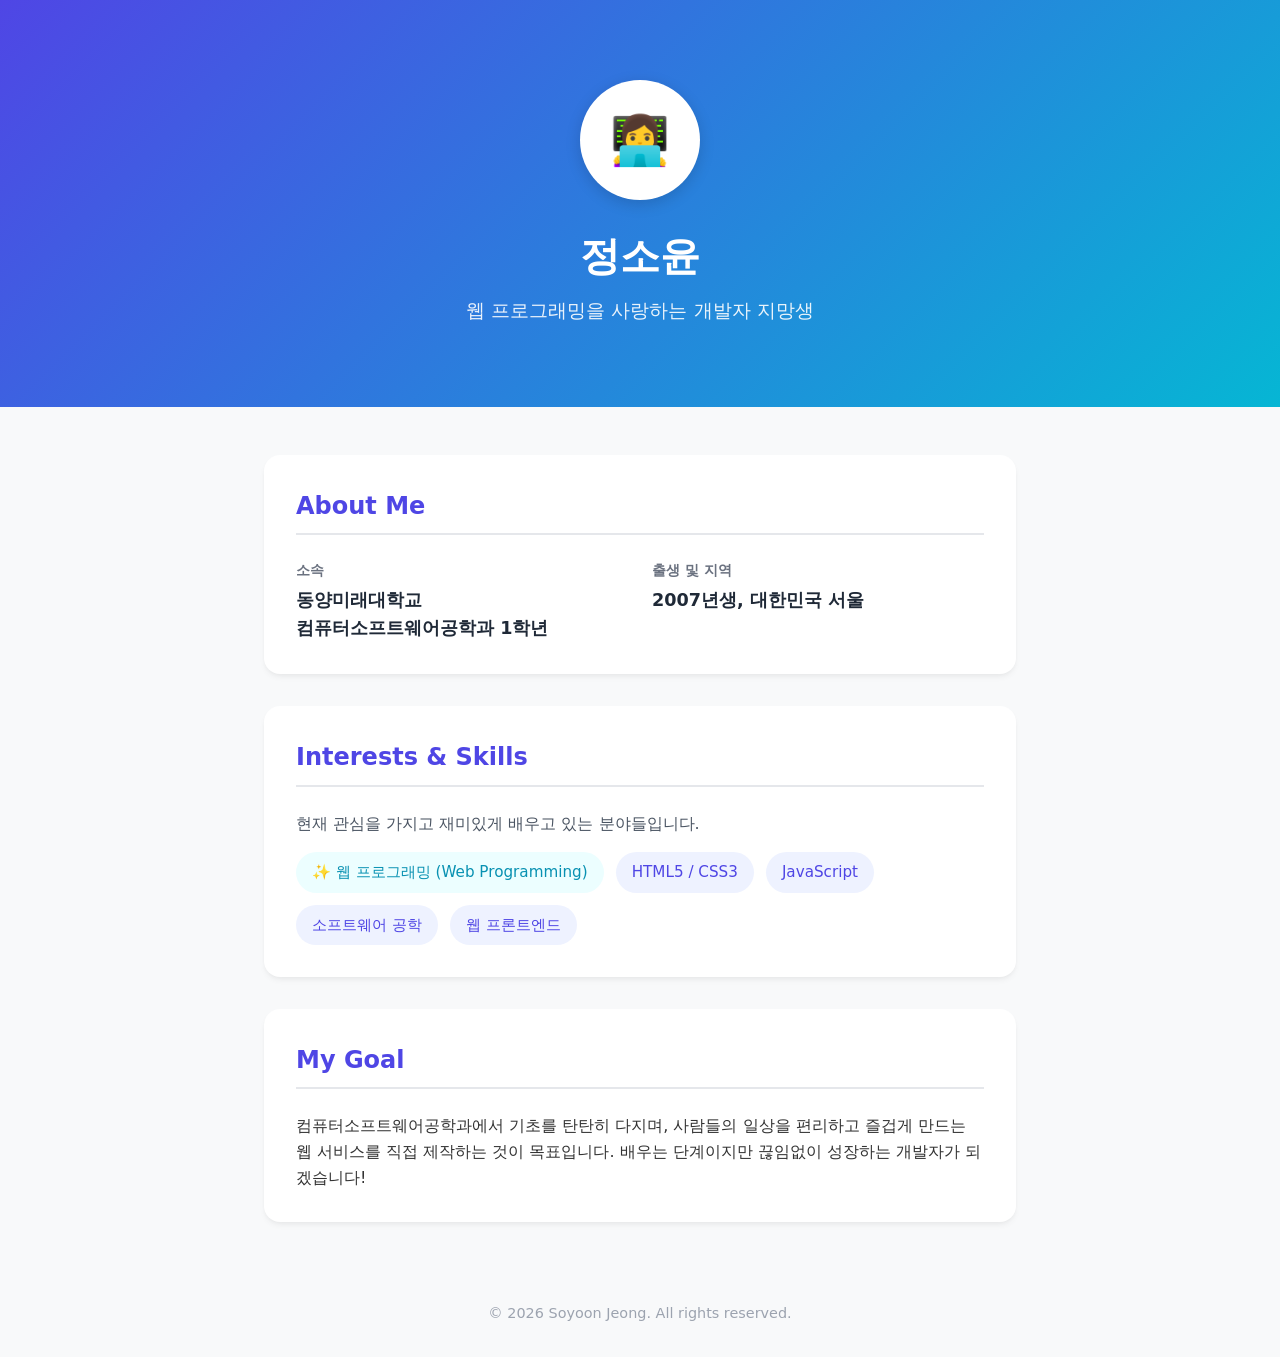
==== index.html @ 806f6cd9 "Add files via upload" ====
<!DOCTYPE html>
<html lang="ko">
<head>
    <meta charset="UTF-8">
    <meta name="viewport" content="width=device-width, initial-scale=1.0">
    <title>정소윤 | 포트폴리오</title>
    <link rel="stylesheet" href="style.css">
</head>
<body>

    <!-- 헤더 섹션 -->
    <header>
        <div class="profile-img">👩‍💻</div>
        <h1>정소윤</h1>
        <p>웹 프로그래밍을 사랑하는 개발자 지망생</p>
    </header>

    <!-- 메인 콘텐츠 -->
    <main>
        <!-- 프로필 상세 -->
        <section>
            <h2>About Me</h2>
            <div class="info-grid">
                <div class="info-item">
                    <h3>소속</h3>
                    <p>동양미래대학교<br>컴퓨터소프트웨어공학과 1학년</p>
                </div>
                <div class="info-item">
                    <h3>출생 및 지역</h3>
                    <p>2007년생, 대한민국 서울</p>
                </div>
            </div>
        </section>

        <!-- 관심 분야 기술 태그 -->
        <section>
            <h2>Interests & Skills</h2>
            <p class="section-desc">현재 관심을 가지고 재미있게 배우고 있는 분야들입니다.</p>
            <div class="tech-tags">
                <span class="tag highlight">✨ 웹 프로그래밍 (Web Programming)</span>
                <span class="tag">HTML5 / CSS3</span>
                <span class="tag">JavaScript</span>
                <span class="tag">소프트웨어 공학</span>
                <span class="tag">웹 프론트엔드</span>
            </div>
        </section>

        <!-- 앞으로의 목표 -->
        <section>
            <h2>My Goal</h2>
            <p>
                컴퓨터소프트웨어공학과에서 기초를 탄탄히 다지며, 사람들의 일상을 편리하고 즐겁게 만드는 웹 서비스를 직접 제작하는 것이 목표입니다. 
                배우는 단계이지만 끊임없이 성장하는 개발자가 되겠습니다!
            </p>
        </section>
    </main>

    <!-- 푸터 -->
    <footer>
        <p>&copy; 2026 Soyoon Jeong. All rights reserved.</p>
    </footer>

</body>
</html>
---- style.css ----
/* 기본 스타일 리셋 및 폰트 설정 */
* {
    margin: 0;
    padding: 0;
    box-sizing: border-box;
    font-family: 'Pretendard', -apple-system, BlinkMacSystemFont, system-ui, Roboto, sans-serif;
}

body {
    background-color: #f8f9fa;
    color: #333;
    line-height: 1.6;
}

/* 헤더 / 프로필 섹션 */
header {
    background: linear-gradient(135deg, #4f46e5 0%, #06b6d4 100%);
    color: white;
    text-align: center;
    padding: 5rem 1rem;
}

.profile-img {
    width: 120px;
    height: 120px;
    background-color: #fff;
    border-radius: 50%;
    margin: 0 auto 1.5rem;
    display: flex;
    align-items: center;
    justify-content: center;
    font-size: 3rem;
    box-shadow: 0 4px 15px rgba(0,0,0,0.15);
}

header h1 {
    font-size: 2.5rem;
    margin-bottom: 0.5rem;
    font-weight: 700;
}

header p {
    font-size: 1.2rem;
    opacity: 0.9;
}

/* 메인 콘텐츠 */
main {
    max-width: 800px;
    margin: 3rem auto;
    padding: 0 1.5rem;
}

/* 섹션 공통 스타일 */
section {
    background: white;
    padding: 2rem;
    border-radius: 16px;
    box-shadow: 0 4px 6px -1px rgba(0, 0, 0, 0.05), 0 2px 4px -1px rgba(0, 0, 0, 0.03);
    margin-bottom: 2rem;
}

section h2 {
    font-size: 1.5rem;
    color: #4f46e5;
    margin-bottom: 1.5rem;
    border-bottom: 2px solid #e5e7eb;
    padding-bottom: 0.5rem;
}

.section-desc {
    margin-bottom: 1rem;
    color: #4b5563;
}

/* 인포 리스트 */
.info-grid {
    display: grid;
    grid-template-columns: repeat(auto-fit, minmax(200px, 1fr));
    gap: 1.5rem;
}

.info-item h3 {
    font-size: 0.9rem;
    color: #6b7280;
    text-transform: uppercase;
    margin-bottom: 0.25rem;
}

.info-item p {
    font-size: 1.1rem;
    font-weight: 600;
    color: #1f2937;
}

/* 기술 스택 / 관심 분야 */
.tech-tags {
    display: flex;
    flex-wrap: wrap;
    gap: 0.75rem;
}

.tag {
    background-color: #eef2ff;
    color: #4f46e5;
    padding: 0.5rem 1rem;
    border-radius: 50px;
    font-size: 0.95rem;
    font-weight: 500;
}

.tag.highlight {
    background-color: #ecfeff;
    color: #0891b2;
}

/* 푸터 */
footer {
    text-align: center;
    padding: 2rem;
    color: #9ca3af;
    font-size: 0.9rem;
}
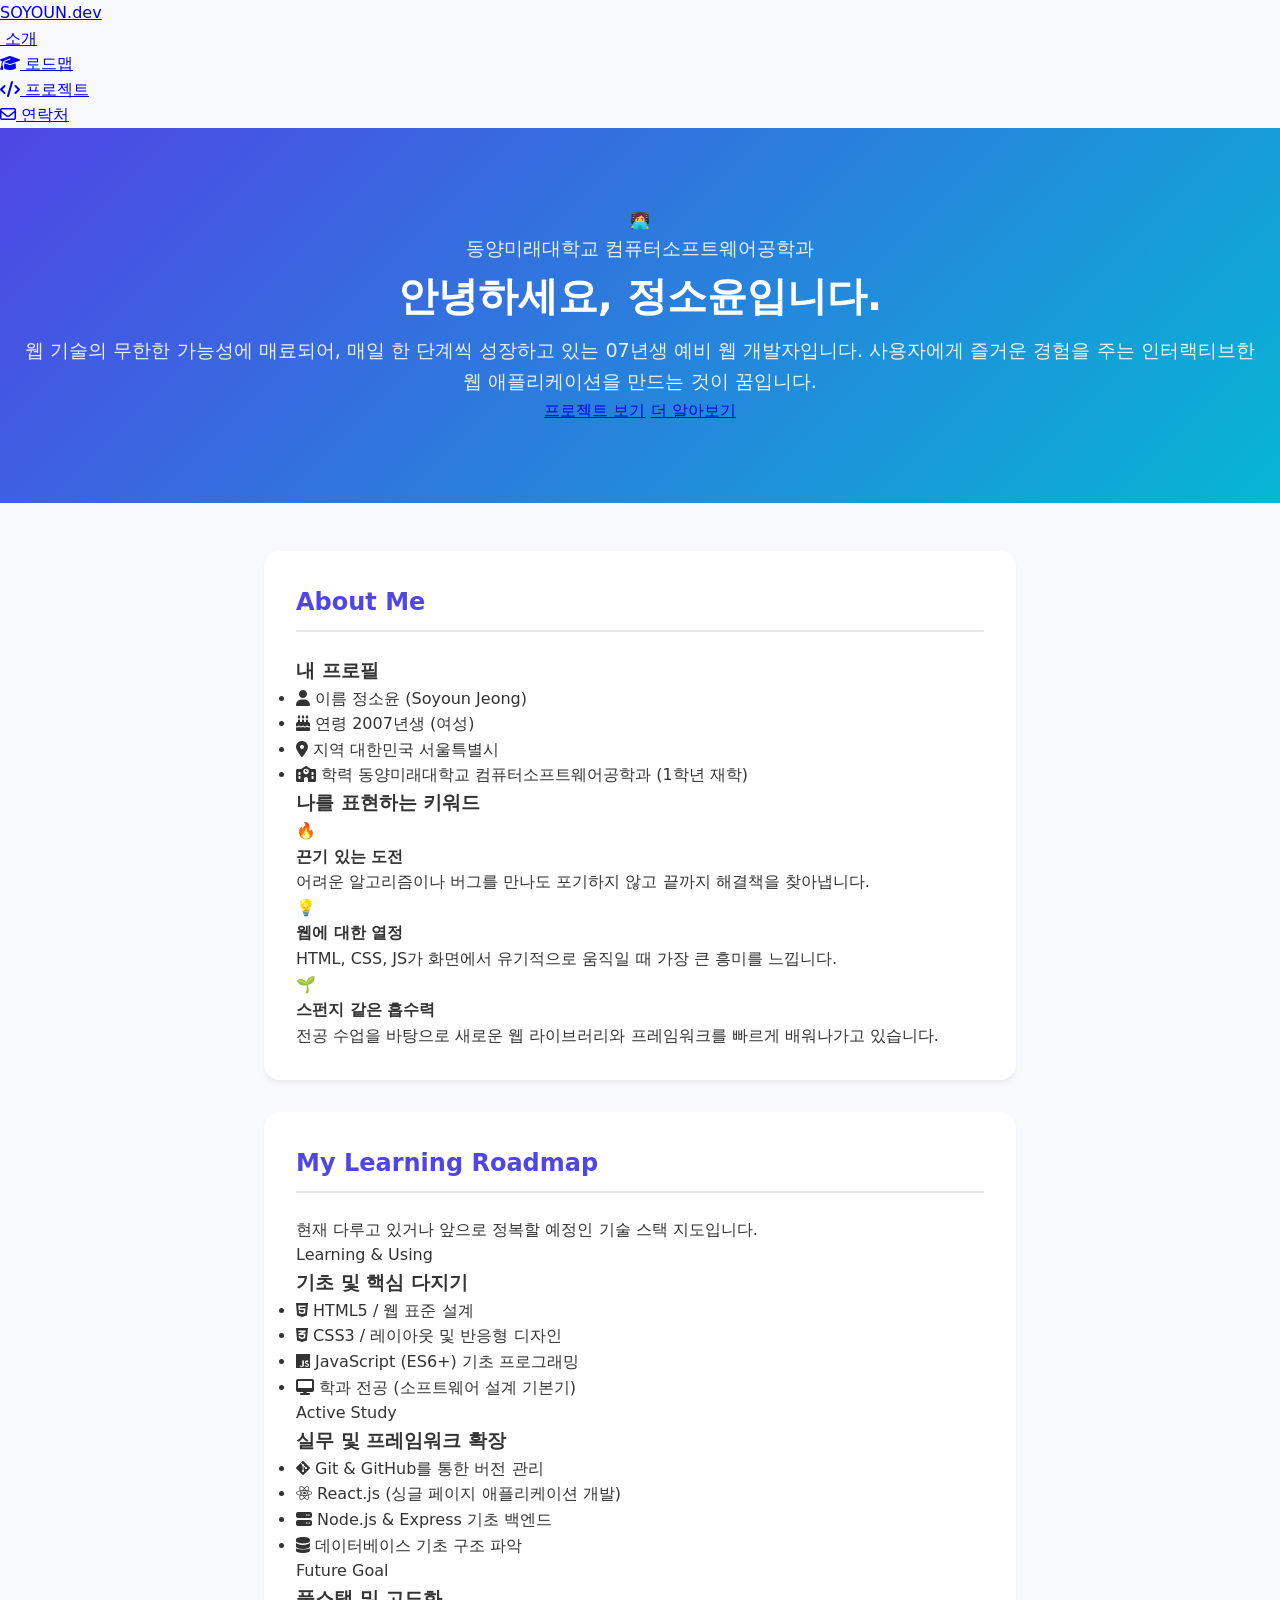
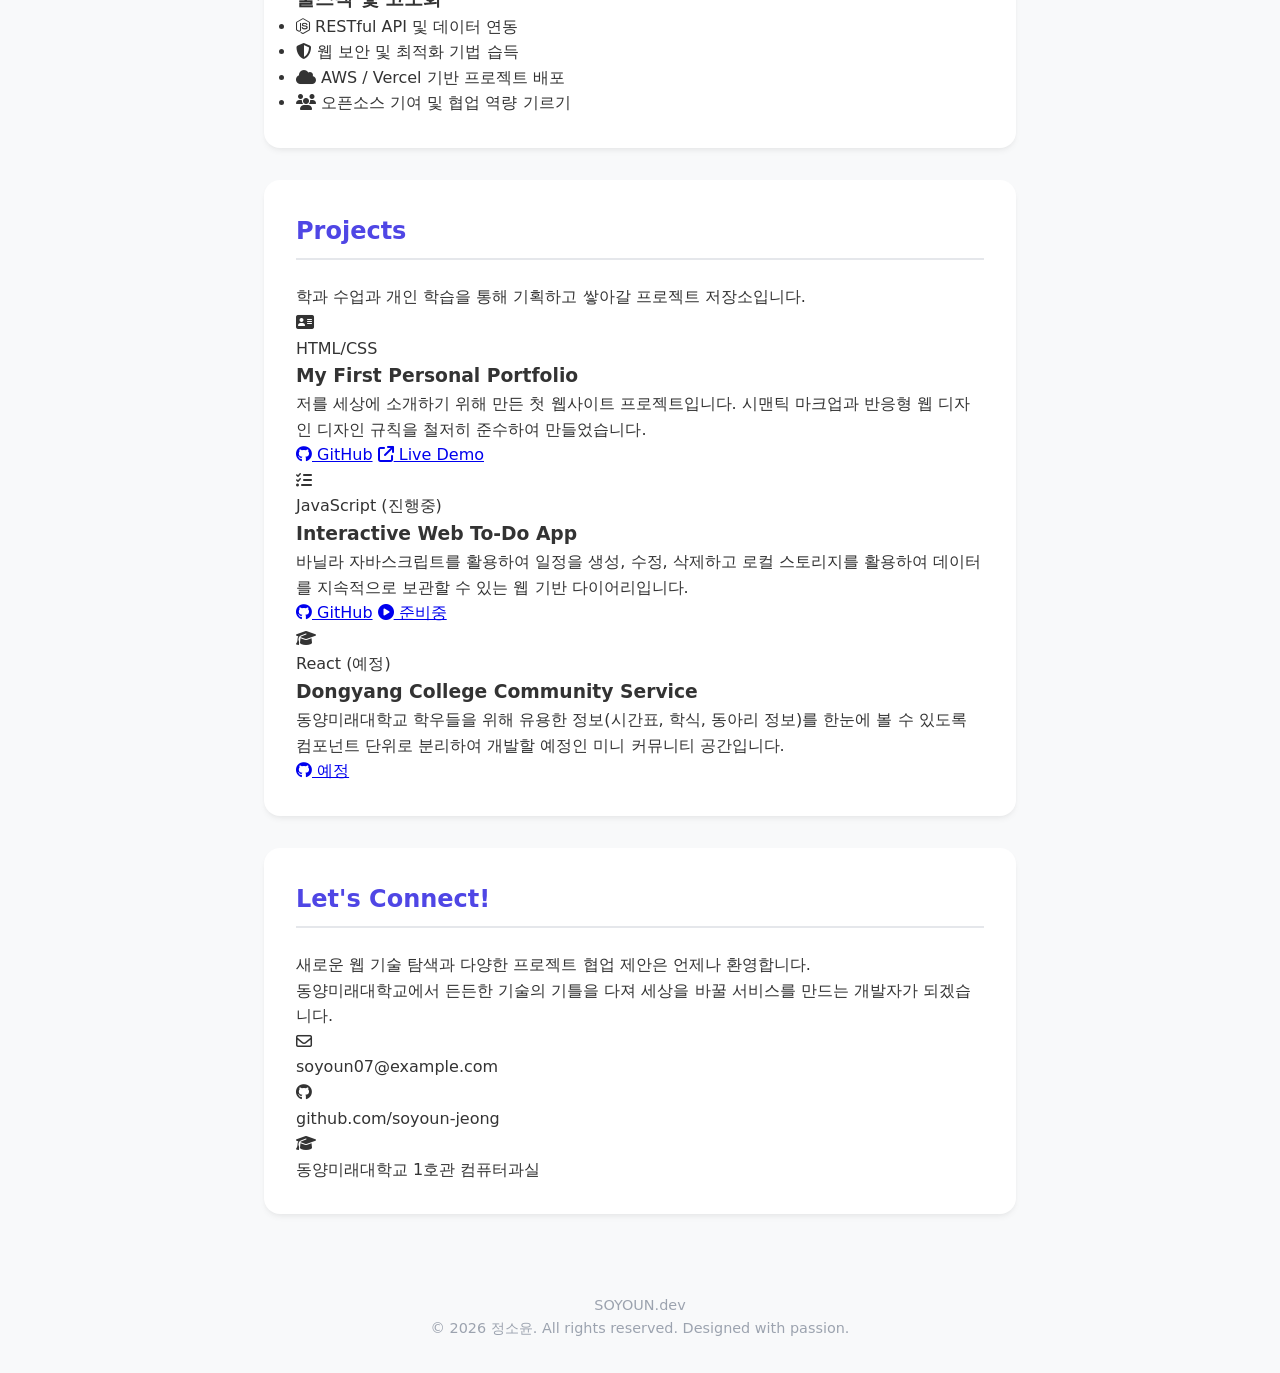
==== commit 8764a746: "Revise title and enhance layout with navigation Updated the title and footer copyright information i" ====
--- a/index.html
+++ b/index.html
@@ -3,62 +3,252 @@
 <head>
     <meta charset="UTF-8">
     <meta name="viewport" content="width=device-width, initial-scale=1.0">
-    <title>정소윤 | 포트폴리오</title>
+    <title>정소윤 | Portfolio</title>
+    <!-- 구글 폰트 및 웹 아이콘 불러오기 -->
+    <link rel="stylesheet" href="https://cdnjs.cloudflare.com/ajax/libs/font-awesome/6.4.0/css/all.min.css">
     <link rel="stylesheet" href="style.css">
 </head>
 <body>
 
-    <!-- 헤더 섹션 -->
-    <header>
-        <div class="profile-img">👩‍💻</div>
-        <h1>정소윤</h1>
-        <p>웹 프로그래밍을 사랑하는 개발자 지망생</p>
+    <!-- 상단 네비게이션 바 -->
+    <nav class="navbar">
+        <div class="nav-container">
+            <a href="#" class="nav-logo">SOYOUN.dev</a>
+            <ul class="nav-menu">
+                <li><a href="#about"><i class="fa-regular id-card"></i> 소개</a></li>
+                <li><a href="#roadmap"><i class="fa-solid fa-graduation-cap"></i> 로드맵</a></li>
+                <li><a href="#projects"><i class="fa-solid fa-code"></i> 프로젝트</a></li>
+                <li><a href="#contact"><i class="fa-regular fa-envelope"></i> 연락처</a></li>
+            </ul>
+        </div>
+    </nav>
+
+    <!-- 홈/히어로 섹션 -->
+    <header class="hero">
+        <div class="hero-content">
+            <div class="profile-avatar">
+                <span class="emoji">👩‍💻</span>
+            </div>
+            <p class="hero-sub">동양미래대학교 컴퓨터소프트웨어공학과</p>
+            <h1 class="hero-title">안녕하세요, <span>정소윤</span>입니다.</h1>
+            <p class="hero-desc">
+                웹 기술의 무한한 가능성에 매료되어, 매일 한 단계씩 성장하고 있는 07년생 예비 웹 개발자입니다. 
+                사용자에게 즐거운 경험을 주는 인터랙티브한 웹 애플리케이션을 만드는 것이 꿈입니다.
+            </p>
+            <div class="hero-buttons">
+                <a href="#projects" class="btn btn-primary">프로젝트 보기</a>
+                <a href="#about" class="btn btn-secondary">더 알아보기</a>
+            </div>
+        </div>
     </header>
 
-    <!-- 메인 콘텐츠 -->
-    <main>
-        <!-- 프로필 상세 -->
-        <section>
-            <h2>About Me</h2>
-            <div class="info-grid">
-                <div class="info-item">
-                    <h3>소속</h3>
-                    <p>동양미래대학교<br>컴퓨터소프트웨어공학과 1학년</p>
-                </div>
-                <div class="info-item">
-                    <h3>출생 및 지역</h3>
-                    <p>2007년생, 대한민국 서울</p>
-                </div>
-            </div>
-        </section>
-
-        <!-- 관심 분야 기술 태그 -->
-        <section>
-            <h2>Interests & Skills</h2>
-            <p class="section-desc">현재 관심을 가지고 재미있게 배우고 있는 분야들입니다.</p>
-            <div class="tech-tags">
-                <span class="tag highlight">✨ 웹 프로그래밍 (Web Programming)</span>
-                <span class="tag">HTML5 / CSS3</span>
-                <span class="tag">JavaScript</span>
-                <span class="tag">소프트웨어 공학</span>
-                <span class="tag">웹 프론트엔드</span>
-            </div>
-        </section>
-
-        <!-- 앞으로의 목표 -->
-        <section>
-            <h2>My Goal</h2>
-            <p>
-                컴퓨터소프트웨어공학과에서 기초를 탄탄히 다지며, 사람들의 일상을 편리하고 즐겁게 만드는 웹 서비스를 직접 제작하는 것이 목표입니다. 
-                배우는 단계이지만 끊임없이 성장하는 개발자가 되겠습니다!
-            </p>
-        </section>
+    <!-- 메인 콘텐츠 영역 -->
+    <main class="container">
+
+        <!-- 자기소개 섹션 -->
+        <section id="about" class="section">
+            <h2 class="section-title">About Me</h2>
+            <div class="about-grid">
+                <!-- 인적 사항 카드 -->
+                <div class="about-card profile-info">
+                    <h3>내 프로필</h3>
+                    <ul class="info-list">
+                        <li>
+                            <span class="info-label"><i class="fa-solid fa-user"></i> 이름</span>
+                            <span class="info-value">정소윤 (Soyoun Jeong)</span>
+                        </li>
+                        <li>
+                            <span class="info-label"><i class="fa-solid fa-cake-candles"></i> 연령</span>
+                            <span class="info-value">2007년생 (여성)</span>
+                        </li>
+                        <li>
+                            <span class="info-label"><i class="fa-solid fa-location-dot"></i> 지역</span>
+                            <span class="info-value">대한민국 서울특별시</span>
+                        </li>
+                        <li>
+                            <span class="info-label"><i class="fa-solid fa-school"></i> 학력</span>
+                            <span class="info-value">동양미래대학교 컴퓨터소프트웨어공학과 (1학년 재학)</span>
+                        </li>
+                    </ul>
+                </div>
+
+                <!-- 키워드 카드 -->
+                <div class="about-card profile-keywords">
+                    <h3>나를 표현하는 키워드</h3>
+                    <div class="keyword-tags">
+                        <div class="keyword-item">
+                            <span class="keyword-icon">🔥</span>
+                            <div>
+                                <h4>끈기 있는 도전</h4>
+                                <p>어려운 알고리즘이나 버그를 만나도 포기하지 않고 끝까지 해결책을 찾아냅니다.</p>
+                            </div>
+                        </div>
+                        <div class="keyword-item">
+                            <span class="keyword-icon">💡</span>
+                            <div>
+                                <h4>웹에 대한 열정</h4>
+                                <p>HTML, CSS, JS가 화면에서 유기적으로 움직일 때 가장 큰 흥미를 느낍니다.</p>
+                            </div>
+                        </div>
+                        <div class="keyword-item">
+                            <span class="keyword-icon">🌱</span>
+                            <div>
+                                <h4>스펀지 같은 흡수력</h4>
+                                <p>전공 수업을 바탕으로 새로운 웹 라이브러리와 프레임워크를 빠르게 배워나가고 있습니다.</p>
+                            </div>
+                        </div>
+                    </div>
+                </div>
+            </div>
+        </section>
+
+        <!-- 기술 로드맵 섹션 -->
+        <section id="roadmap" class="section bg-light">
+            <h2 class="section-title">My Learning Roadmap</h2>
+            <p class="section-subtitle">현재 다루고 있거나 앞으로 정복할 예정인 기술 스택 지도입니다.</p>
+            
+            <div class="roadmap-grid">
+                <!-- Level 1: Core -->
+                <div class="roadmap-card completed">
+                    <div class="roadmap-header">
+                        <span class="badge badge-success">Learning & Using</span>
+                        <h3>기초 및 핵심 다지기</h3>
+                    </div>
+                    <ul class="roadmap-list">
+                        <li><i class="fa-brands fa-html5 text-orange"></i> HTML5 / 웹 표준 설계</li>
+                        <li><i class="fa-brands fa-css3-alt text-blue"></i> CSS3 / 레이아웃 및 반응형 디자인</li>
+                        <li><i class="fa-brands fa-js text-yellow"></i> JavaScript (ES6+) 기초 프로그래밍</li>
+                        <li><i class="fa-solid fa-desktop"></i> 학과 전공 (소프트웨어 설계 기본기)</li>
+                    </ul>
+                </div>
+
+                <!-- Level 2: Intermidiate -->
+                <div class="roadmap-card in-progress">
+                    <div class="roadmap-header">
+                        <span class="badge badge-warning">Active Study</span>
+                        <h3>실무 및 프레임워크 확장</h3>
+                    </div>
+                    <ul class="roadmap-list">
+                        <li><i class="fa-brands fa-git-alt text-red"></i> Git & GitHub를 통한 버전 관리</li>
+                        <li><i class="fa-brands fa-react text-teal"></i> React.js (싱글 페이지 애플리케이션 개발)</li>
+                        <li><i class="fa-solid fa-server"></i> Node.js & Express 기초 백엔드</li>
+                        <li><i class="fa-solid fa-database"></i> 데이터베이스 기초 구조 파악</li>
+                    </ul>
+                </div>
+
+                <!-- Level 3: Future Goal -->
+                <div class="roadmap-card planned">
+                    <div class="roadmap-header">
+                        <span class="badge badge-info">Future Goal</span>
+                        <h3>풀스택 및 고도화</h3>
+                    </div>
+                    <ul class="roadmap-list">
+                        <li><i class="fa-brands fa-node-js text-green"></i> RESTful API 및 데이터 연동</li>
+                        <li><i class="fa-solid fa-shield-halved"></i> 웹 보안 및 최적화 기법 습득</li>
+                        <li><i class="fa-solid fa-cloud"></i> AWS / Vercel 기반 프로젝트 배포</li>
+                        <li><i class="fa-solid fa-users"></i> 오픈소스 기여 및 협업 역량 기르기</li>
+                    </ul>
+                </div>
+            </div>
+        </section>
+
+        <!-- 프로젝트 쇼케이스 -->
+        <section id="projects" class="section">
+            <h2 class="section-title">Projects</h2>
+            <p class="section-subtitle">학과 수업과 개인 학습을 통해 기획하고 쌓아갈 프로젝트 저장소입니다.</p>
+
+            <div class="project-grid">
+                <!-- 프로젝트 1 -->
+                <div class="project-card">
+                    <div class="project-img-placeholder">
+                        <i class="fa-solid fa-address-card project-icon"></i>
+                    </div>
+                    <div class="project-info">
+                        <span class="project-tag">HTML/CSS</span>
+                        <h3>My First Personal Portfolio</h3>
+                        <p>저를 세상에 소개하기 위해 만든 첫 웹사이트 프로젝트입니다. 시맨틱 마크업과 반응형 웹 디자인 디자인 규칙을 철저히 준수하여 만들었습니다.</p>
+                        <div class="project-links">
+                            <a href="#"><i class="fa-brands fa-github"></i> GitHub</a>
+                            <a href="#"><i class="fa-solid fa-arrow-up-right-from-square"></i> Live Demo</a>
+                        </div>
+                    </div>
+                </div>
+
+                <!-- 프로젝트 2 (가상 프로젝트 - 소윤님이 앞으로 채워나갈 용도) -->
+                <div class="project-card">
+                    <div class="project-img-placeholder">
+                        <i class="fa-solid fa-list-check project-icon"></i>
+                    </div>
+                    <div class="project-info">
+                        <span class="project-tag">JavaScript (진행중)</span>
+                        <h3>Interactive Web To-Do App</h3>
+                        <p>바닐라 자바스크립트를 활용하여 일정을 생성, 수정, 삭제하고 로컬 스토리지를 활용하여 데이터를 지속적으로 보관할 수 있는 웹 기반 다이어리입니다.</p>
+                        <div class="project-links">
+                            <a href="#"><i class="fa-brands fa-github"></i> GitHub</a>
+                            <a href="#"><i class="fa-solid fa-circle-play"></i> 준비중</a>
+                        </div>
+                    </div>
+                </div>
+
+                <!-- 프로젝트 3 (가상 프로젝트) -->
+                <div class="project-card">
+                    <div class="project-img-placeholder">
+                        <i class="fa-solid fa-graduation-cap project-icon"></i>
+                    </div>
+                    <div class="project-info">
+                        <span class="project-tag">React (예정)</span>
+                        <h3>Dongyang College Community Service</h3>
+                        <p>동양미래대학교 학우들을 위해 유용한 정보(시간표, 학식, 동아리 정보)를 한눈에 볼 수 있도록 컴포넌트 단위로 분리하여 개발할 예정인 미니 커뮤니티 공간입니다.</p>
+                        <div class="project-links">
+                            <a href="#" class="disabled"><i class="fa-brands fa-github"></i> 예정</a>
+                        </div>
+                    </div>
+                </div>
+            </div>
+        </section>
+
+        <!-- 연락처/비전 섹션 -->
+        <section id="contact" class="section contact-section text-center">
+            <h2 class="section-title">Let's Connect!</h2>
+            <p class="contact-lead">새로운 웹 기술 탐색과 다양한 프로젝트 협업 제안은 언제나 환영합니다.</p>
+            <p class="contact-desc">동양미래대학교에서 든든한 기술의 기틀을 다져 세상을 바꿀 서비스를 만드는 개발자가 되겠습니다.</p>
+            
+            <div class="contact-info-grid">
+                <div class="contact-item">
+                    <i class="fa-regular fa-envelope"></i>
+                    <p>soyoun07@example.com</p>
+                </div>
+                <div class="contact-item">
+                    <i class="fa-brands fa-github"></i>
+                    <p>github.com/soyoun-jeong</p>
+                </div>
+                <div class="contact-item">
+                    <i class="fa-solid fa-graduation-cap"></i>
+                    <p>동양미래대학교 1호관 컴퓨터과실</p>
+                </div>
+            </div>
+        </section>
+
     </main>
 
     <!-- 푸터 -->
     <footer>
-        <p>&copy; 2026 Soyoon Jeong. All rights reserved.</p>
+        <div class="footer-content">
+            <p class="footer-logo">SOYOUN.dev</p>
+            <p class="copyright">&copy; 2026 정소윤. All rights reserved. Designed with passion.</p>
+        </div>
     </footer>
 
+    <!-- 부드러운 스크롤 효과 스크립트 -->
+    <script>
+        document.querySelectorAll('a[href^="#"]').forEach(anchor => {
+            anchor.addEventListener('click', function (e) {
+                e.preventDefault();
+                document.querySelector(this.getAttribute('href')).scrollIntoView({
+                    behavior: 'smooth'
+                });
+            });
+        });
+    </script>
 </body>
-</html>+</html>
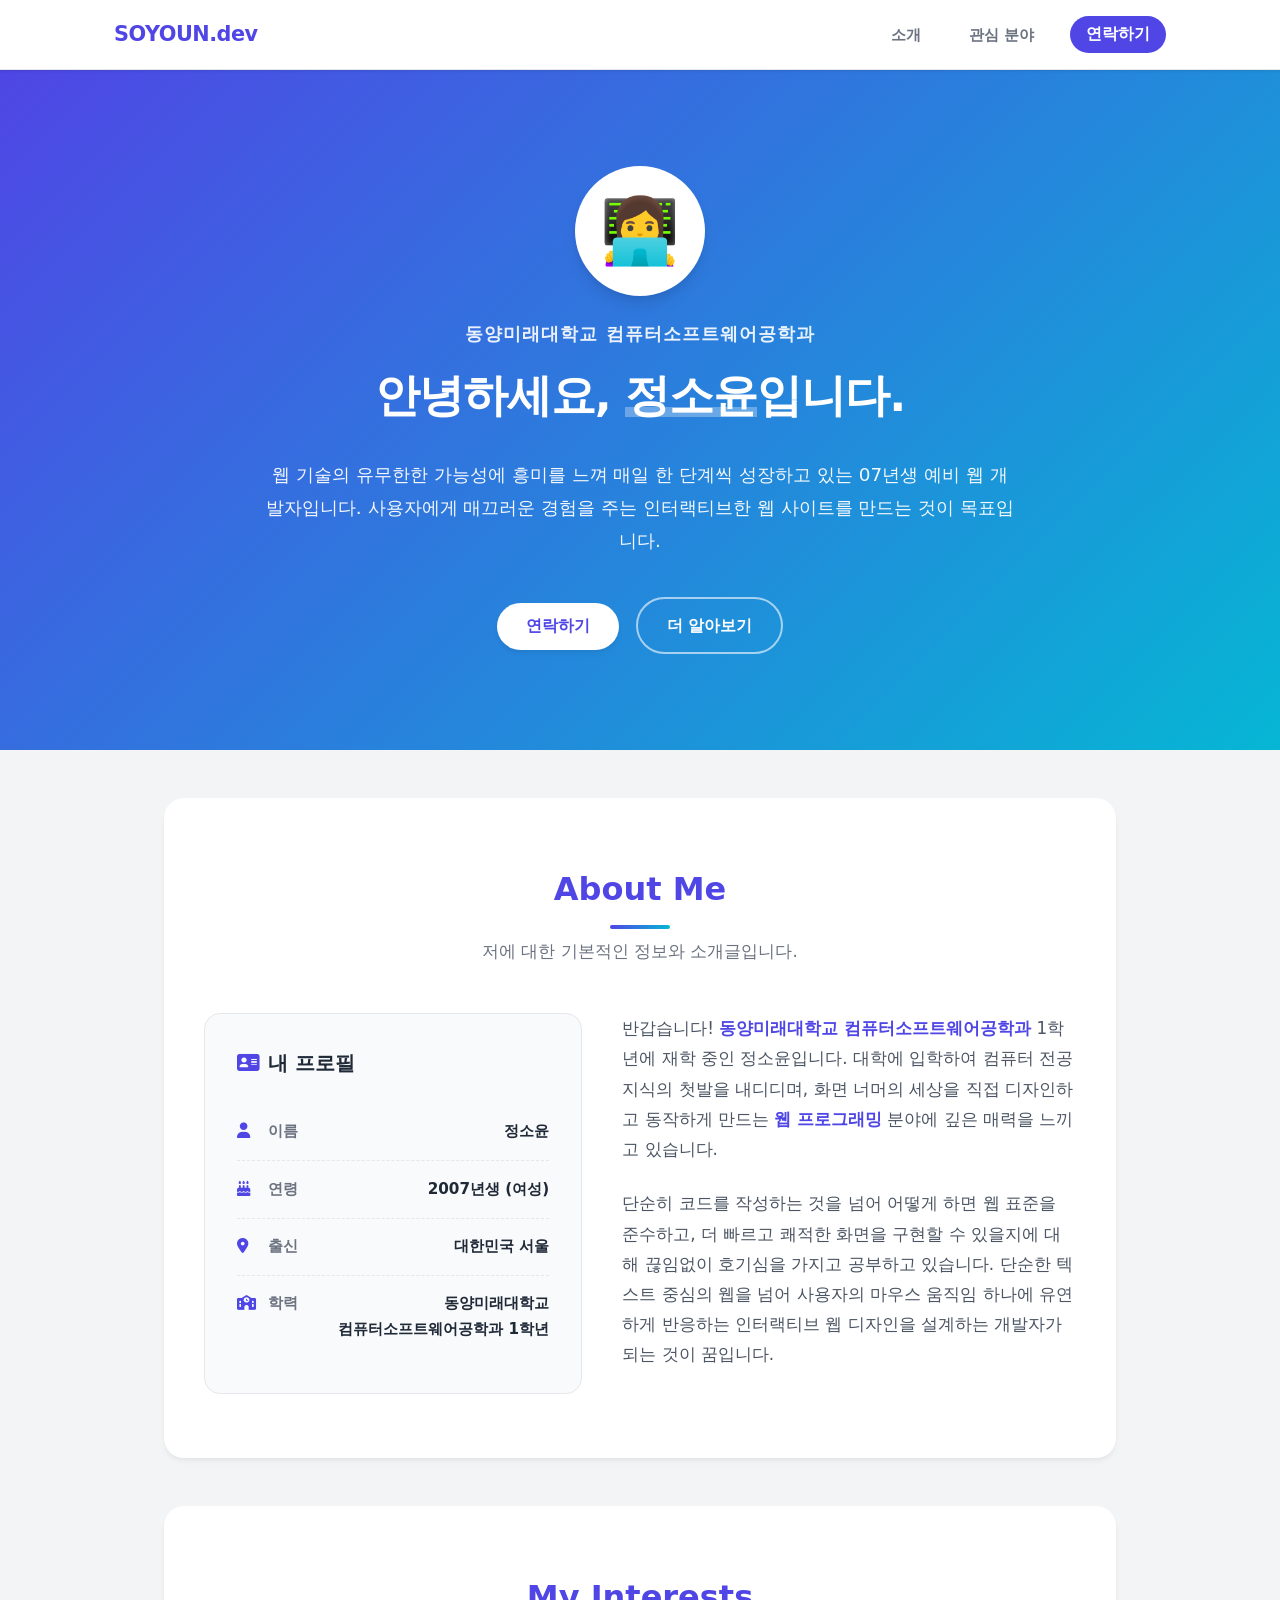
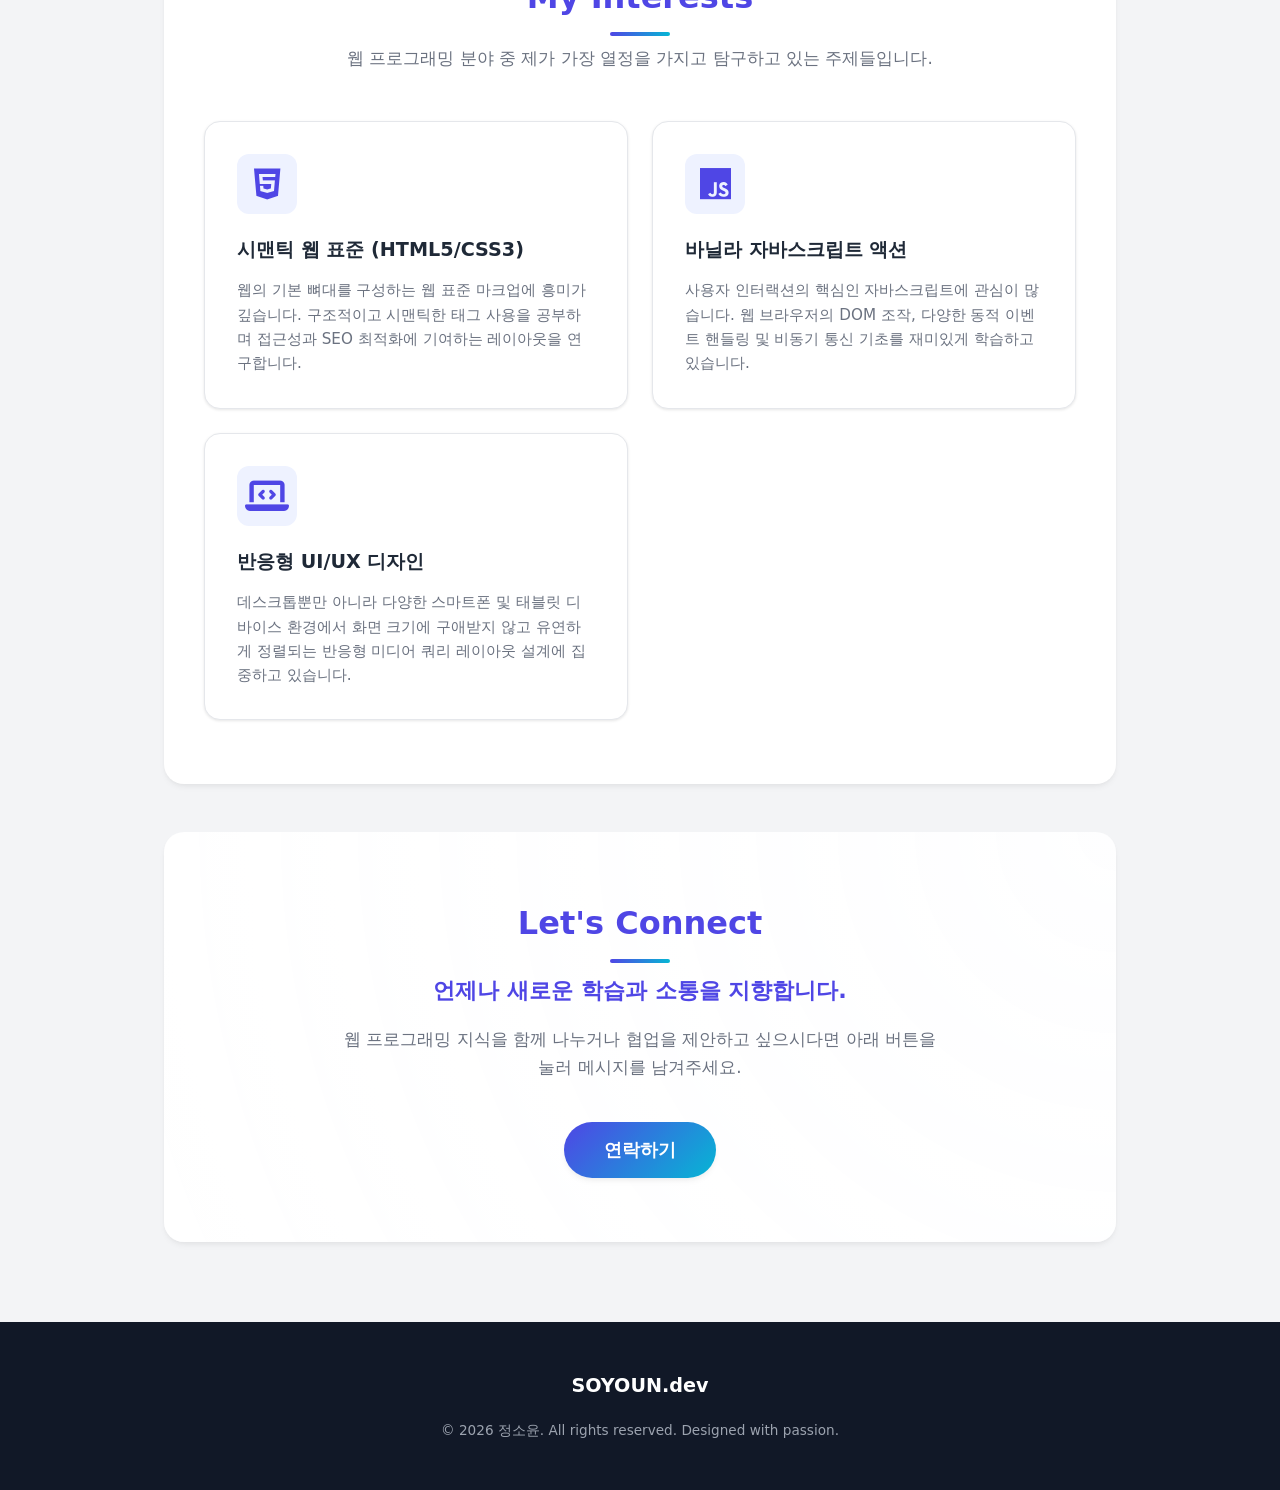
==== commit 0a1cc6cc: "Add files via upload" ====
--- a/index.html
+++ b/index.html
@@ -4,9 +4,644 @@
     <meta charset="UTF-8">
     <meta name="viewport" content="width=device-width, initial-scale=1.0">
     <title>정소윤 | Portfolio</title>
-    <!-- 구글 폰트 및 웹 아이콘 불러오기 -->
+    <!-- 구글 프리텐다드 폰트 및 폰트어썸 아이콘 -->
     <link rel="stylesheet" href="https://cdnjs.cloudflare.com/ajax/libs/font-awesome/6.4.0/css/all.min.css">
-    <link rel="stylesheet" href="style.css">
+    <style>
+        /* ==========================================================================
+           1. 기본 설정 및 변수 선언
+           ========================================================================== */
+        :root {
+            --primary-color: #4f46e5;       /* 대표 인디고 블루 */
+            --primary-light: #eef2ff;
+            --secondary-color: #06b6d4;     /* 서브 시안 블루 */
+            --text-dark: #1f2937;           /* 주 텍스트 색상 */
+            --text-muted: #6b7280;          /* 보조 텍스트 색상 */
+            --bg-light: #f9fafb;            /* 배경 회색 */
+            --border-color: #e5e7eb;        /* 보더 경계선 */
+            --shadow-sm: 0 1px 3px rgba(0,0,0,0.1);
+            --shadow-md: 0 4px 6px -1px rgba(0, 0, 0, 0.05), 0 2px 4px -1px rgba(0, 0, 0, 0.03);
+            --shadow-lg: 0 10px 15px -3px rgba(0,0,0,0.1), 0 4px 6px -2px rgba(0,0,0,0.05);
+            --transition-smooth: all 0.3s cubic-bezier(0.4, 0, 0.2, 1);
+        }
+
+        * {
+            margin: 0;
+            padding: 0;
+            box-sizing: border-box;
+            font-family: 'Pretendard', -apple-system, BlinkMacSystemFont, system-ui, sans-serif;
+        }
+
+        html {
+            scroll-behavior: smooth;
+        }
+
+        body {
+            background-color: #f3f4f6;
+            color: var(--text-dark);
+            line-height: 1.7;
+            padding-top: 70px; /* 네비게이션 바 높이만큼 공간 확보 */
+        }
+
+        a {
+            text-decoration: none;
+            color: inherit;
+        }
+
+        li {
+            list-style: none;
+        }
+
+        /* 글로벌 컨테이너 */
+        .container {
+            max-width: 1000px;
+            margin: 0 auto;
+            padding: 0 1.5rem;
+        }
+
+        /* ==========================================================================
+           2. 네비게이션 바 (Navbar)
+           ========================================================================== */
+        .navbar {
+            position: fixed;
+            top: 0;
+            left: 0;
+            width: 100%;
+            height: 70px;
+            background-color: rgba(255, 255, 255, 0.95);
+            backdrop-filter: blur(8px);
+            border-bottom: 1px solid var(--border-color);
+            z-index: 1000;
+            box-shadow: var(--shadow-sm);
+        }
+
+        .nav-container {
+            max-width: 1100px;
+            height: 100%;
+            margin: 0 auto;
+            display: flex;
+            justify-content: space-between;
+            align-items: center;
+            padding: 0 1.5rem;
+        }
+
+        .nav-logo {
+            font-size: 1.3rem;
+            font-weight: 800;
+            color: var(--primary-color);
+            letter-spacing: -0.5px;
+        }
+
+        .nav-menu {
+            display: flex;
+            align-items: center;
+            gap: 1.5rem;
+        }
+
+        .nav-menu a {
+            font-size: 0.95rem;
+            font-weight: 600;
+            color: var(--text-muted);
+            transition: var(--transition-smooth);
+            padding: 0.5rem 0.75rem;
+            border-radius: 8px;
+        }
+
+        .nav-menu a:hover {
+            color: var(--primary-color);
+            background-color: var(--primary-light);
+        }
+
+        /* 네비게이션 내 강조 버튼 */
+        .nav-btn {
+            background-color: var(--primary-color);
+            color: white !important;
+            padding: 0.5rem 1rem !important;
+            border-radius: 20px !important;
+            transition: var(--transition-smooth);
+        }
+
+        .nav-btn:hover {
+            background-color: #3730a3 !important;
+            transform: translateY(-1px);
+        }
+
+        /* ==========================================================================
+           3. 히어로 섹션 (Hero Section)
+           ========================================================================== */
+        .hero {
+            background: linear-gradient(135deg, #4f46e5 0%, #06b6d4 100%);
+            color: white;
+            padding: 6rem 1rem;
+            text-align: center;
+            position: relative;
+            overflow: hidden;
+        }
+
+        .hero-content {
+            max-width: 750px;
+            margin: 0 auto;
+            position: relative;
+            z-index: 2;
+        }
+
+        .profile-avatar {
+            width: 130px;
+            height: 130px;
+            background-color: white;
+            border-radius: 50%;
+            margin: 0 auto 1.5rem;
+            display: flex;
+            align-items: center;
+            justify-content: center;
+            box-shadow: var(--shadow-lg);
+            border: 4px solid rgba(255, 255, 255, 0.2);
+        }
+
+        .profile-avatar .emoji {
+            font-size: 4rem;
+        }
+
+        .hero-sub {
+            font-size: 1.1rem;
+            font-weight: 600;
+            opacity: 0.9;
+            letter-spacing: 1px;
+            margin-bottom: 0.5rem;
+            text-transform: uppercase;
+        }
+
+        .hero-title {
+            font-size: 2.8rem;
+            font-weight: 800;
+            margin-bottom: 1.5rem;
+            letter-spacing: -1px;
+        }
+
+        .hero-title span {
+            position: relative;
+            z-index: 1;
+        }
+
+        .hero-title span::after {
+            content: '';
+            position: absolute;
+            bottom: 5px;
+            left: 0;
+            width: 100%;
+            height: 10px;
+            background-color: rgba(255, 255, 255, 0.3);
+            z-index: -1;
+        }
+
+        .hero-desc {
+            font-size: 1.15rem;
+            font-weight: 400;
+            opacity: 0.95;
+            line-height: 1.8;
+            margin-bottom: 2.5rem;
+        }
+
+        /* 버튼 공통 */
+        .btn {
+            display: inline-block;
+            padding: 0.8rem 1.8rem;
+            border-radius: 50px;
+            font-weight: 600;
+            transition: var(--transition-smooth);
+            font-size: 1rem;
+            cursor: pointer;
+            border: none;
+        }
+
+        .btn-primary {
+            background-color: white;
+            color: var(--primary-color);
+            box-shadow: var(--shadow-md);
+            margin-right: 0.75rem;
+        }
+
+        .btn-primary:hover {
+            background-color: #f3f4f6;
+            transform: translateY(-2px);
+            box-shadow: var(--shadow-lg);
+        }
+
+        .btn-secondary {
+            border: 2px solid rgba(255, 255, 255, 0.6);
+            color: white;
+            background-color: transparent;
+        }
+
+        .btn-secondary:hover {
+            background-color: rgba(255, 255, 255, 0.1);
+            border-color: white;
+            transform: translateY(-2px);
+        }
+
+        /* ==========================================================================
+           4. 섹션 공통 디자인
+           ========================================================================== */
+        .section {
+            background-color: white;
+            padding: 4rem 2.5rem;
+            border-radius: 20px;
+            box-shadow: var(--shadow-md);
+            margin-top: 3rem;
+            margin-bottom: 3rem;
+            transition: var(--transition-smooth);
+        }
+
+        .section:hover {
+            box-shadow: var(--shadow-lg);
+        }
+
+        .section-title {
+            font-size: 2rem;
+            font-weight: 800;
+            color: var(--primary-color);
+            margin-bottom: 0.5rem;
+            text-align: center;
+            position: relative;
+            padding-bottom: 0.75rem;
+        }
+
+        .section-title::after {
+            content: '';
+            position: absolute;
+            bottom: 0;
+            left: 50%;
+            transform: translateX(-50%);
+            width: 60px;
+            height: 4px;
+            background: linear-gradient(to right, var(--primary-color), var(--secondary-color));
+            border-radius: 2px;
+        }
+
+        .section-subtitle {
+            text-align: center;
+            color: var(--text-muted);
+            margin-bottom: 3rem;
+            font-size: 1.05rem;
+        }
+
+        /* ==========================================================================
+           5. About Me 섹션
+           ========================================================================== */
+        .about-grid {
+            display: grid;
+            grid-template-columns: 1fr 1.2fr;
+            gap: 2.5rem;
+            margin-top: 2rem;
+        }
+
+        .about-card {
+            background-color: var(--bg-light);
+            border: 1px solid var(--border-color);
+            border-radius: 16px;
+            padding: 2rem;
+        }
+
+        .about-card h3 {
+            font-size: 1.25rem;
+            color: var(--text-dark);
+            margin-bottom: 1.5rem;
+            font-weight: 700;
+            display: flex;
+            align-items: center;
+            gap: 8px;
+        }
+
+        .about-card h3 i {
+            color: var(--primary-color);
+        }
+
+        /* 인포 리스트 */
+        .info-list li {
+            display: flex;
+            justify-content: space-between;
+            padding: 0.95rem 0;
+            border-bottom: 1px dashed var(--border-color);
+        }
+
+        .info-list li:last-child {
+            border-bottom: none;
+        }
+
+        .info-label {
+            color: var(--text-muted);
+            font-weight: 600;
+            font-size: 0.95rem;
+        }
+
+        .info-label i {
+            margin-right: 6px;
+            color: var(--primary-color);
+            width: 20px;
+        }
+
+        .info-value {
+            color: var(--text-dark);
+            font-weight: 700;
+            text-align: right;
+            font-size: 0.95rem;
+        }
+
+        /* 나에 대한 설명 텍스트 */
+        .intro-text-box {
+            display: flex;
+            flex-direction: column;
+            justify-content: center;
+        }
+
+        .intro-text-box p {
+            font-size: 1.05rem;
+            line-height: 1.8;
+            color: #4b5563;
+            margin-bottom: 1.5rem;
+        }
+
+        .intro-text-box p strong {
+            color: var(--primary-color);
+        }
+
+        /* ==========================================================================
+           6. 관심 분야 상세 섹션 (Web Programming)
+           ========================================================================== */
+        .interest-grid {
+            display: grid;
+            grid-template-columns: repeat(auto-fit, minmax(280px, 1fr));
+            gap: 1.5rem;
+        }
+
+        .interest-card {
+            background-color: white;
+            border: 1px solid var(--border-color);
+            border-radius: 16px;
+            padding: 2rem;
+            box-shadow: var(--shadow-sm);
+            transition: var(--transition-smooth);
+        }
+
+        .interest-card:hover {
+            transform: translateY(-5px);
+            box-shadow: var(--shadow-md);
+            border-color: var(--primary-color);
+        }
+
+        .interest-icon {
+            font-size: 2.2rem;
+            color: var(--primary-color);
+            margin-bottom: 1.25rem;
+            background-color: var(--primary-light);
+            width: 60px;
+            height: 60px;
+            border-radius: 12px;
+            display: flex;
+            align-items: center;
+            justify-content: center;
+        }
+
+        .interest-card h3 {
+            font-size: 1.2rem;
+            font-weight: 700;
+            margin-bottom: 0.75rem;
+            color: var(--text-dark);
+        }
+
+        .interest-card p {
+            font-size: 0.95rem;
+            color: var(--text-muted);
+            line-height: 1.6;
+        }
+
+        /* ==========================================================================
+           7. 연락처 / 액션 섹션
+           ========================================================================== */
+        .contact-section {
+            background: linear-gradient(rgba(255, 255, 255, 0.95), rgba(255, 255, 255, 0.95)), 
+                        radial-gradient(circle at top right, var(--primary-light), transparent);
+            text-align: center;
+        }
+
+        .contact-lead {
+            font-size: 1.4rem;
+            font-weight: 700;
+            color: var(--primary-color);
+            margin-bottom: 1rem;
+        }
+
+        .contact-desc {
+            color: var(--text-muted);
+            max-width: 600px;
+            margin: 0 auto 2.5rem;
+            font-size: 1.05rem;
+        }
+
+        .btn-call-to-action {
+            background: linear-gradient(135deg, #4f46e5 0%, #06b6d4 100%);
+            color: white;
+            box-shadow: var(--shadow-md);
+            padding: 1rem 2.5rem;
+            font-size: 1.1rem;
+        }
+
+        .btn-call-to-action:hover {
+            transform: translateY(-3px);
+            box-shadow: var(--shadow-lg);
+            opacity: 0.95;
+        }
+
+        /* ==========================================================================
+           8. 모달 다이얼로그 (Contact Modal)
+           ========================================================================== */
+        .modal {
+            display: none; /* 기본 숨김 */
+            position: fixed;
+            top: 0;
+            left: 0;
+            width: 100%;
+            height: 100%;
+            background-color: rgba(17, 24, 39, 0.6);
+            backdrop-filter: blur(4px);
+            justify-content: center;
+            align-items: center;
+            z-index: 2000;
+            padding: 1rem;
+        }
+
+        .modal-content {
+            background-color: white;
+            border-radius: 20px;
+            width: 100%;
+            max-width: 500px;
+            box-shadow: var(--shadow-lg);
+            overflow: hidden;
+            animation: modalFadeIn 0.3s ease-out;
+        }
+
+        @keyframes modalFadeIn {
+            from { transform: translateY(20px); opacity: 0; }
+            to { transform: translateY(0); opacity: 1; }
+        }
+
+        .modal-header {
+            background: linear-gradient(135deg, #4f46e5 0%, #06b6d4 100%);
+            color: white;
+            padding: 1.5rem;
+            display: flex;
+            justify-content: space-between;
+            align-items: center;
+        }
+
+        .modal-header h3 {
+            font-size: 1.25rem;
+            font-weight: 700;
+        }
+
+        .modal-close {
+            background: none;
+            border: none;
+            color: white;
+            font-size: 1.5rem;
+            cursor: pointer;
+            opacity: 0.8;
+            transition: var(--transition-smooth);
+        }
+
+        .modal-close:hover {
+            opacity: 1;
+        }
+
+        .modal-body {
+            padding: 2rem;
+        }
+
+        .form-group {
+            margin-bottom: 1.25rem;
+        }
+
+        .form-group label {
+            display: block;
+            font-size: 0.9rem;
+            font-weight: 600;
+            color: var(--text-dark);
+            margin-bottom: 0.5rem;
+        }
+
+        .form-control {
+            width: 100%;
+            padding: 0.75rem 1rem;
+            border: 1px solid var(--border-color);
+            border-radius: 10px;
+            font-size: 0.95rem;
+            outline: none;
+            transition: var(--transition-smooth);
+        }
+
+        .form-control:focus {
+            border-color: var(--primary-color);
+            box-shadow: 0 0 0 3px rgba(79, 70, 229, 0.1);
+        }
+
+        textarea.form-control {
+            resize: none;
+            height: 120px;
+        }
+
+        .btn-submit {
+            background-color: var(--primary-color);
+            color: white;
+            width: 100%;
+            padding: 0.85rem;
+            border-radius: 10px;
+            font-weight: 700;
+            border: none;
+            cursor: pointer;
+            transition: var(--transition-smooth);
+        }
+
+        .btn-submit:hover {
+            background-color: #3730a3;
+        }
+
+        /* 알림 모달 */
+        .toast {
+            display: none;
+            position: fixed;
+            bottom: 30px;
+            left: 50%;
+            transform: translateX(-50%);
+            background-color: #10b981;
+            color: white;
+            padding: 1rem 2rem;
+            border-radius: 50px;
+            box-shadow: var(--shadow-lg);
+            font-weight: 600;
+            z-index: 3000;
+            animation: toastFade 2s ease-in-out forwards;
+        }
+
+        @keyframes toastFade {
+            0% { bottom: 10px; opacity: 0; }
+            15% { bottom: 30px; opacity: 1; }
+            85% { bottom: 30px; opacity: 1; }
+            100% { bottom: 10px; opacity: 0; }
+        }
+
+        /* ==========================================================================
+           9. 푸터 디자인
+           ========================================================================== */
+        footer {
+            background-color: #111827;
+            color: #9ca3af;
+            padding: 3rem 1.5rem;
+            margin-top: 5rem;
+        }
+
+        .footer-content {
+            max-width: 1000px;
+            margin: 0 auto;
+            display: flex;
+            flex-direction: column;
+            align-items: center;
+            gap: 1rem;
+        }
+
+        .footer-logo {
+            font-size: 1.2rem;
+            font-weight: 800;
+            color: white;
+        }
+
+        .copyright {
+            font-size: 0.85rem;
+            text-align: center;
+        }
+
+        /* ==========================================================================
+           10. 반응형 미디어 쿼리
+           ========================================================================== */
+        @media (max-width: 768px) {
+            body {
+                padding-top: 60px;
+            }
+            .navbar {
+                height: 60px;
+            }
+            .hero {
+                padding: 4rem 1rem;
+            }
+            .hero-title {
+                font-size: 2.1rem;
+            }
+            .about-grid {
+                grid-template-columns: 1fr;
+            }
+            .section {
+                padding: 2.5rem 1.5rem;
+            }
+        }
+    </style>
 </head>
 <body>
 
@@ -15,10 +650,9 @@
         <div class="nav-container">
             <a href="#" class="nav-logo">SOYOUN.dev</a>
             <ul class="nav-menu">
-                <li><a href="#about"><i class="fa-regular id-card"></i> 소개</a></li>
-                <li><a href="#roadmap"><i class="fa-solid fa-graduation-cap"></i> 로드맵</a></li>
-                <li><a href="#projects"><i class="fa-solid fa-code"></i> 프로젝트</a></li>
-                <li><a href="#contact"><i class="fa-regular fa-envelope"></i> 연락처</a></li>
+                <li><a href="#about">소개</a></li>
+                <li><a href="#interests">관심 분야</a></li>
+                <li><button class="btn nav-btn" onclick="openModal()">연락하기</button></li>
             </ul>
         </div>
     </nav>
@@ -32,11 +666,11 @@
             <p class="hero-sub">동양미래대학교 컴퓨터소프트웨어공학과</p>
             <h1 class="hero-title">안녕하세요, <span>정소윤</span>입니다.</h1>
             <p class="hero-desc">
-                웹 기술의 무한한 가능성에 매료되어, 매일 한 단계씩 성장하고 있는 07년생 예비 웹 개발자입니다. 
-                사용자에게 즐거운 경험을 주는 인터랙티브한 웹 애플리케이션을 만드는 것이 꿈입니다.
+                웹 기술의 유무한한 가능성에 흥미를 느껴 매일 한 단계씩 성장하고 있는 07년생 예비 웹 개발자입니다. 
+                사용자에게 매끄러운 경험을 주는 인터랙티브한 웹 사이트를 만드는 것이 목표입니다.
             </p>
             <div class="hero-buttons">
-                <a href="#projects" class="btn btn-primary">프로젝트 보기</a>
+                <button onclick="openModal()" class="btn btn-primary">연락하기</button>
                 <a href="#about" class="btn btn-secondary">더 알아보기</a>
             </div>
         </div>
@@ -48,185 +682,86 @@
         <!-- 자기소개 섹션 -->
         <section id="about" class="section">
             <h2 class="section-title">About Me</h2>
+            <p class="section-subtitle">저에 대한 기본적인 정보와 소개글입니다.</p>
             <div class="about-grid">
                 <!-- 인적 사항 카드 -->
-                <div class="about-card profile-info">
-                    <h3>내 프로필</h3>
+                <div class="about-card">
+                    <h3><i class="fa-solid fa-address-card"></i> 내 프로필</h3>
                     <ul class="info-list">
                         <li>
                             <span class="info-label"><i class="fa-solid fa-user"></i> 이름</span>
-                            <span class="info-value">정소윤 (Soyoun Jeong)</span>
+                            <span class="info-value">정소윤</span>
                         </li>
                         <li>
                             <span class="info-label"><i class="fa-solid fa-cake-candles"></i> 연령</span>
                             <span class="info-value">2007년생 (여성)</span>
                         </li>
                         <li>
-                            <span class="info-label"><i class="fa-solid fa-location-dot"></i> 지역</span>
-                            <span class="info-value">대한민국 서울특별시</span>
+                            <span class="info-label"><i class="fa-solid fa-location-dot"></i> 출신</span>
+                            <span class="info-value">대한민국 서울</span>
                         </li>
                         <li>
                             <span class="info-label"><i class="fa-solid fa-school"></i> 학력</span>
-                            <span class="info-value">동양미래대학교 컴퓨터소프트웨어공학과 (1학년 재학)</span>
+                            <span class="info-value">동양미래대학교<br>컴퓨터소프트웨어공학과 1학년</span>
                         </li>
                     </ul>
                 </div>
 
-                <!-- 키워드 카드 -->
-                <div class="about-card profile-keywords">
-                    <h3>나를 표현하는 키워드</h3>
-                    <div class="keyword-tags">
-                        <div class="keyword-item">
-                            <span class="keyword-icon">🔥</span>
-                            <div>
-                                <h4>끈기 있는 도전</h4>
-                                <p>어려운 알고리즘이나 버그를 만나도 포기하지 않고 끝까지 해결책을 찾아냅니다.</p>
-                            </div>
-                        </div>
-                        <div class="keyword-item">
-                            <span class="keyword-icon">💡</span>
-                            <div>
-                                <h4>웹에 대한 열정</h4>
-                                <p>HTML, CSS, JS가 화면에서 유기적으로 움직일 때 가장 큰 흥미를 느낍니다.</p>
-                            </div>
-                        </div>
-                        <div class="keyword-item">
-                            <span class="keyword-icon">🌱</span>
-                            <div>
-                                <h4>스펀지 같은 흡수력</h4>
-                                <p>전공 수업을 바탕으로 새로운 웹 라이브러리와 프레임워크를 빠르게 배워나가고 있습니다.</p>
-                            </div>
-                        </div>
-                    </div>
+                <!-- 나에 대한 소개 텍스트 -->
+                <div class="intro-text-box">
+                    <p>
+                        반갑습니다! <strong>동양미래대학교 컴퓨터소프트웨어공학과</strong> 1학년에 재학 중인 정소윤입니다. 
+                        대학에 입학하여 컴퓨터 전공 지식의 첫발을 내디디며, 화면 너머의 세상을 직접 디자인하고 동작하게 만드는 <strong>웹 프로그래밍</strong> 분야에 깊은 매력을 느끼고 있습니다.
+                    </p>
+                    <p>
+                        단순히 코드를 작성하는 것을 넘어 어떻게 하면 웹 표준을 준수하고, 더 빠르고 쾌적한 화면을 구현할 수 있을지에 대해 끊임없이 호기심을 가지고 공부하고 있습니다. 
+                        단순한 텍스트 중심의 웹을 넘어 사용자의 마우스 움직임 하나에 유연하게 반응하는 인터랙티브 웹 디자인을 설계하는 개발자가 되는 것이 꿈입니다.
+                    </p>
                 </div>
             </div>
         </section>
 
-        <!-- 기술 로드맵 섹션 -->
-        <section id="roadmap" class="section bg-light">
-            <h2 class="section-title">My Learning Roadmap</h2>
-            <p class="section-subtitle">현재 다루고 있거나 앞으로 정복할 예정인 기술 스택 지도입니다.</p>
+        <!-- 관심 분야 상세 섹션 -->
+        <section id="interests" class="section">
+            <h2 class="section-title">My Interests</h2>
+            <p class="section-subtitle">웹 프로그래밍 분야 중 제가 가장 열정을 가지고 탐구하고 있는 주제들입니다.</p>
             
-            <div class="roadmap-grid">
-                <!-- Level 1: Core -->
-                <div class="roadmap-card completed">
-                    <div class="roadmap-header">
-                        <span class="badge badge-success">Learning & Using</span>
-                        <h3>기초 및 핵심 다지기</h3>
+            <div class="interest-grid">
+                <!-- 관심사 1 -->
+                <div class="interest-card">
+                    <div class="interest-icon">
+                        <i class="fa-brands fa-html5"></i>
                     </div>
-                    <ul class="roadmap-list">
-                        <li><i class="fa-brands fa-html5 text-orange"></i> HTML5 / 웹 표준 설계</li>
-                        <li><i class="fa-brands fa-css3-alt text-blue"></i> CSS3 / 레이아웃 및 반응형 디자인</li>
-                        <li><i class="fa-brands fa-js text-yellow"></i> JavaScript (ES6+) 기초 프로그래밍</li>
-                        <li><i class="fa-solid fa-desktop"></i> 학과 전공 (소프트웨어 설계 기본기)</li>
-                    </ul>
+                    <h3>시맨틱 웹 표준 (HTML5/CSS3)</h3>
+                    <p>웹의 기본 뼈대를 구성하는 웹 표준 마크업에 흥미가 깊습니다. 구조적이고 시맨틱한 태그 사용을 공부하며 접근성과 SEO 최적화에 기여하는 레이아웃을 연구합니다.</p>
                 </div>
 
-                <!-- Level 2: Intermidiate -->
-                <div class="roadmap-card in-progress">
-                    <div class="roadmap-header">
-                        <span class="badge badge-warning">Active Study</span>
-                        <h3>실무 및 프레임워크 확장</h3>
+                <!-- 관심사 2 -->
+                <div class="interest-card">
+                    <div class="interest-icon">
+                        <i class="fa-brands fa-js"></i>
                     </div>
-                    <ul class="roadmap-list">
-                        <li><i class="fa-brands fa-git-alt text-red"></i> Git & GitHub를 통한 버전 관리</li>
-                        <li><i class="fa-brands fa-react text-teal"></i> React.js (싱글 페이지 애플리케이션 개발)</li>
-                        <li><i class="fa-solid fa-server"></i> Node.js & Express 기초 백엔드</li>
-                        <li><i class="fa-solid fa-database"></i> 데이터베이스 기초 구조 파악</li>
-                    </ul>
+                    <h3>바닐라 자바스크립트 액션</h3>
+                    <p>사용자 인터랙션의 핵심인 자바스크립트에 관심이 많습니다. 웹 브라우저의 DOM 조작, 다양한 동적 이벤트 핸들링 및 비동기 통신 기초를 재미있게 학습하고 있습니다.</p>
                 </div>
 
-                <!-- Level 3: Future Goal -->
-                <div class="roadmap-card planned">
-                    <div class="roadmap-header">
-                        <span class="badge badge-info">Future Goal</span>
-                        <h3>풀스택 및 고도화</h3>
+                <!-- 관심사 3 -->
+                <div class="interest-card">
+                    <div class="interest-icon">
+                        <i class="fa-solid fa-laptop-code"></i>
                     </div>
-                    <ul class="roadmap-list">
-                        <li><i class="fa-brands fa-node-js text-green"></i> RESTful API 및 데이터 연동</li>
-                        <li><i class="fa-solid fa-shield-halved"></i> 웹 보안 및 최적화 기법 습득</li>
-                        <li><i class="fa-solid fa-cloud"></i> AWS / Vercel 기반 프로젝트 배포</li>
-                        <li><i class="fa-solid fa-users"></i> 오픈소스 기여 및 협업 역량 기르기</li>
-                    </ul>
+                    <h3>반응형 UI/UX 디자인</h3>
+                    <p>데스크톱뿐만 아니라 다양한 스마트폰 및 태블릿 디바이스 환경에서 화면 크기에 구애받지 않고 유연하게 정렬되는 반응형 미디어 쿼리 레이아웃 설계에 집중하고 있습니다.</p>
                 </div>
             </div>
         </section>
 
-        <!-- 프로젝트 쇼케이스 -->
-        <section id="projects" class="section">
-            <h2 class="section-title">Projects</h2>
-            <p class="section-subtitle">학과 수업과 개인 학습을 통해 기획하고 쌓아갈 프로젝트 저장소입니다.</p>
-
-            <div class="project-grid">
-                <!-- 프로젝트 1 -->
-                <div class="project-card">
-                    <div class="project-img-placeholder">
-                        <i class="fa-solid fa-address-card project-icon"></i>
-                    </div>
-                    <div class="project-info">
-                        <span class="project-tag">HTML/CSS</span>
-                        <h3>My First Personal Portfolio</h3>
-                        <p>저를 세상에 소개하기 위해 만든 첫 웹사이트 프로젝트입니다. 시맨틱 마크업과 반응형 웹 디자인 디자인 규칙을 철저히 준수하여 만들었습니다.</p>
-                        <div class="project-links">
-                            <a href="#"><i class="fa-brands fa-github"></i> GitHub</a>
-                            <a href="#"><i class="fa-solid fa-arrow-up-right-from-square"></i> Live Demo</a>
-                        </div>
-                    </div>
-                </div>
-
-                <!-- 프로젝트 2 (가상 프로젝트 - 소윤님이 앞으로 채워나갈 용도) -->
-                <div class="project-card">
-                    <div class="project-img-placeholder">
-                        <i class="fa-solid fa-list-check project-icon"></i>
-                    </div>
-                    <div class="project-info">
-                        <span class="project-tag">JavaScript (진행중)</span>
-                        <h3>Interactive Web To-Do App</h3>
-                        <p>바닐라 자바스크립트를 활용하여 일정을 생성, 수정, 삭제하고 로컬 스토리지를 활용하여 데이터를 지속적으로 보관할 수 있는 웹 기반 다이어리입니다.</p>
-                        <div class="project-links">
-                            <a href="#"><i class="fa-brands fa-github"></i> GitHub</a>
-                            <a href="#"><i class="fa-solid fa-circle-play"></i> 준비중</a>
-                        </div>
-                    </div>
-                </div>
-
-                <!-- 프로젝트 3 (가상 프로젝트) -->
-                <div class="project-card">
-                    <div class="project-img-placeholder">
-                        <i class="fa-solid fa-graduation-cap project-icon"></i>
-                    </div>
-                    <div class="project-info">
-                        <span class="project-tag">React (예정)</span>
-                        <h3>Dongyang College Community Service</h3>
-                        <p>동양미래대학교 학우들을 위해 유용한 정보(시간표, 학식, 동아리 정보)를 한눈에 볼 수 있도록 컴포넌트 단위로 분리하여 개발할 예정인 미니 커뮤니티 공간입니다.</p>
-                        <div class="project-links">
-                            <a href="#" class="disabled"><i class="fa-brands fa-github"></i> 예정</a>
-                        </div>
-                    </div>
-                </div>
-            </div>
-        </section>
-
-        <!-- 연락처/비전 섹션 -->
-        <section id="contact" class="section contact-section text-center">
-            <h2 class="section-title">Let's Connect!</h2>
-            <p class="contact-lead">새로운 웹 기술 탐색과 다양한 프로젝트 협업 제안은 언제나 환영합니다.</p>
-            <p class="contact-desc">동양미래대학교에서 든든한 기술의 기틀을 다져 세상을 바꿀 서비스를 만드는 개발자가 되겠습니다.</p>
-            
-            <div class="contact-info-grid">
-                <div class="contact-item">
-                    <i class="fa-regular fa-envelope"></i>
-                    <p>soyoun07@example.com</p>
-                </div>
-                <div class="contact-item">
-                    <i class="fa-brands fa-github"></i>
-                    <p>github.com/soyoun-jeong</p>
-                </div>
-                <div class="contact-item">
-                    <i class="fa-solid fa-graduation-cap"></i>
-                    <p>동양미래대학교 1호관 컴퓨터과실</p>
-                </div>
-            </div>
+        <!-- 연락 제안 섹션 -->
+        <section class="section contact-section">
+            <h2 class="section-title">Let's Connect</h2>
+            <p class="contact-lead">언제나 새로운 학습과 소통을 지향합니다.</p>
+            <p class="contact-desc">웹 프로그래밍 지식을 함께 나누거나 협업을 제안하고 싶으시다면 아래 버튼을 눌러 메시지를 남겨주세요.</p>
+            <button onclick="openModal()" class="btn btn-call-to-action">연락하기</button>
         </section>
 
     </main>
@@ -239,8 +774,77 @@
         </div>
     </footer>
 
-    <!-- 부드러운 스크롤 효과 스크립트 -->
+    <!-- 연락처 문의 모달 창 -->
+    <div id="contactModal" class="modal">
+        <div class="modal-content">
+            <div class="modal-header">
+                <h3>정소윤에게 메시지 보내기</h3>
+                <button class="modal-close" onclick="closeModal()">&times;</button>
+            </div>
+            <div class="modal-body">
+                <form id="contactForm" onsubmit="submitForm(event)">
+                    <div class="form-group">
+                        <label for="senderName">보내시는 분 이름</label>
+                        <input type="text" id="senderName" class="form-control" placeholder="성함을 입력하세요" required>
+                    </div>
+                    <div class="form-group">
+                        <label for="senderEmail">회신받을 이메일 주소</label>
+                        <input type="email" id="senderEmail" class="form-control" placeholder="example@email.com" required>
+                    </div>
+                    <div class="form-group">
+                        <label for="message">메시지 내용</label>
+                        <textarea id="message" class="form-control" placeholder="내용을 작성해주세요" required></textarea>
+                    </div>
+                    <button type="submit" class="btn-submit">전송하기</button>
+                </form>
+            </div>
+        </div>
+    </div>
+
+    <!-- 전송 완료 안내 알림(Toast) -->
+    <div id="successToast" class="toast">
+        <i class="fa-solid fa-circle-check"></i> 메시지가 성공적으로 발송되었습니다!
+    </div>
+
+    <!-- 모달 관련 스크립트 -->
     <script>
+        // 모달 열기
+        function openModal() {
+            document.getElementById('contactModal').style.display = 'flex';
+            document.body.style.overflow = 'hidden'; // 뒤쪽 스크롤 막기
+        }
+
+        // 모달 닫기
+        function closeModal() {
+            document.getElementById('contactModal').style.display = 'none';
+            document.body.style.overflow = ''; // 뒤쪽 스크롤 다시 허용
+        }
+
+        // 모달 바깥 영역 클릭시 닫기
+        window.onclick = function(event) {
+            const modal = document.getElementById('contactModal');
+            if (event.target == modal) {
+                closeModal();
+            }
+        }
+
+        // 폼 제출 가상 시뮬레이션
+        function submitForm(event) {
+            event.preventDefault(); // 기본 전송 막기
+            
+            // 전송 애니메이션 후 처리
+            closeModal();
+            document.getElementById('contactForm').reset(); // 폼 비우기
+
+            // 완료 알림 토스트 띄우기
+            const toast = document.getElementById('successToast');
+            toast.style.display = 'block';
+            setTimeout(() => {
+                toast.style.display = 'none';
+            }, 2000);
+        }
+
+        // 상단 스무스 스크롤 이동
         document.querySelectorAll('a[href^="#"]').forEach(anchor => {
             anchor.addEventListener('click', function (e) {
                 e.preventDefault();
@@ -251,4 +855,4 @@
         });
     </script>
 </body>
-</html>
+</html>
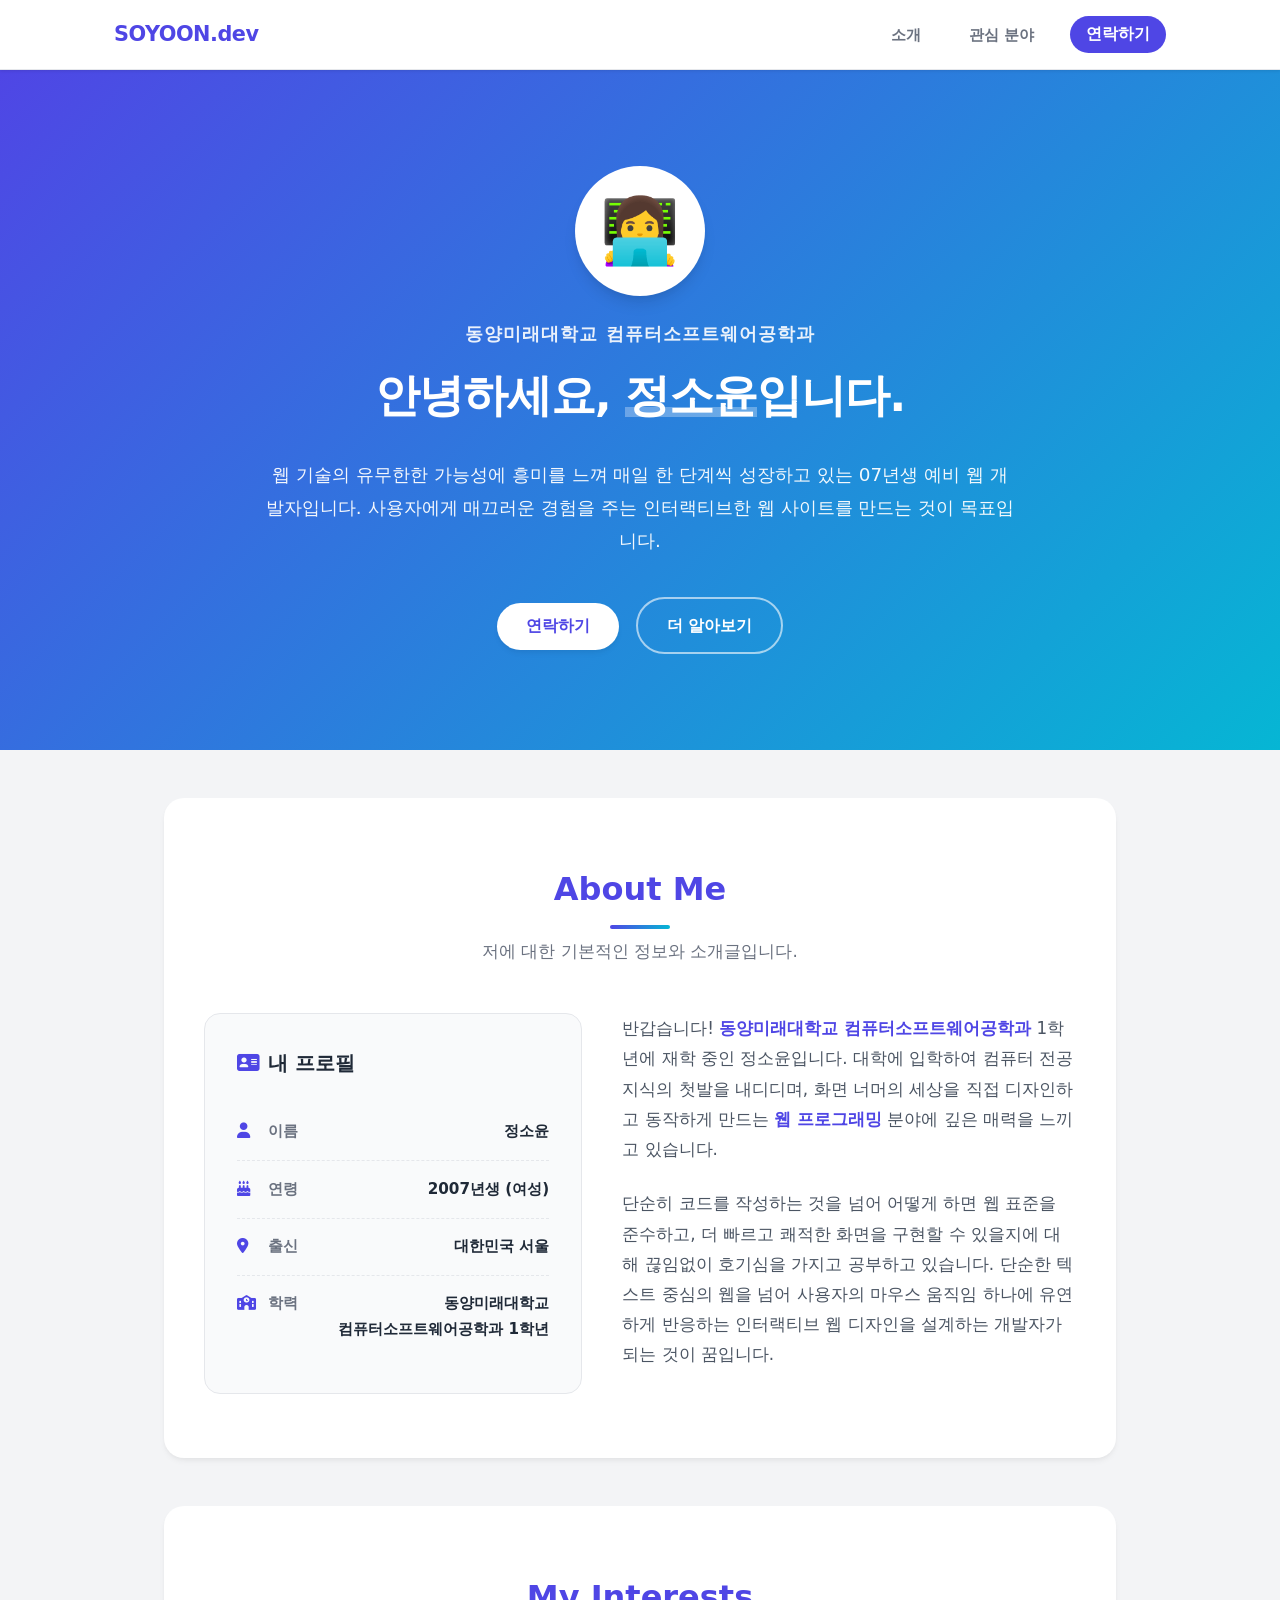
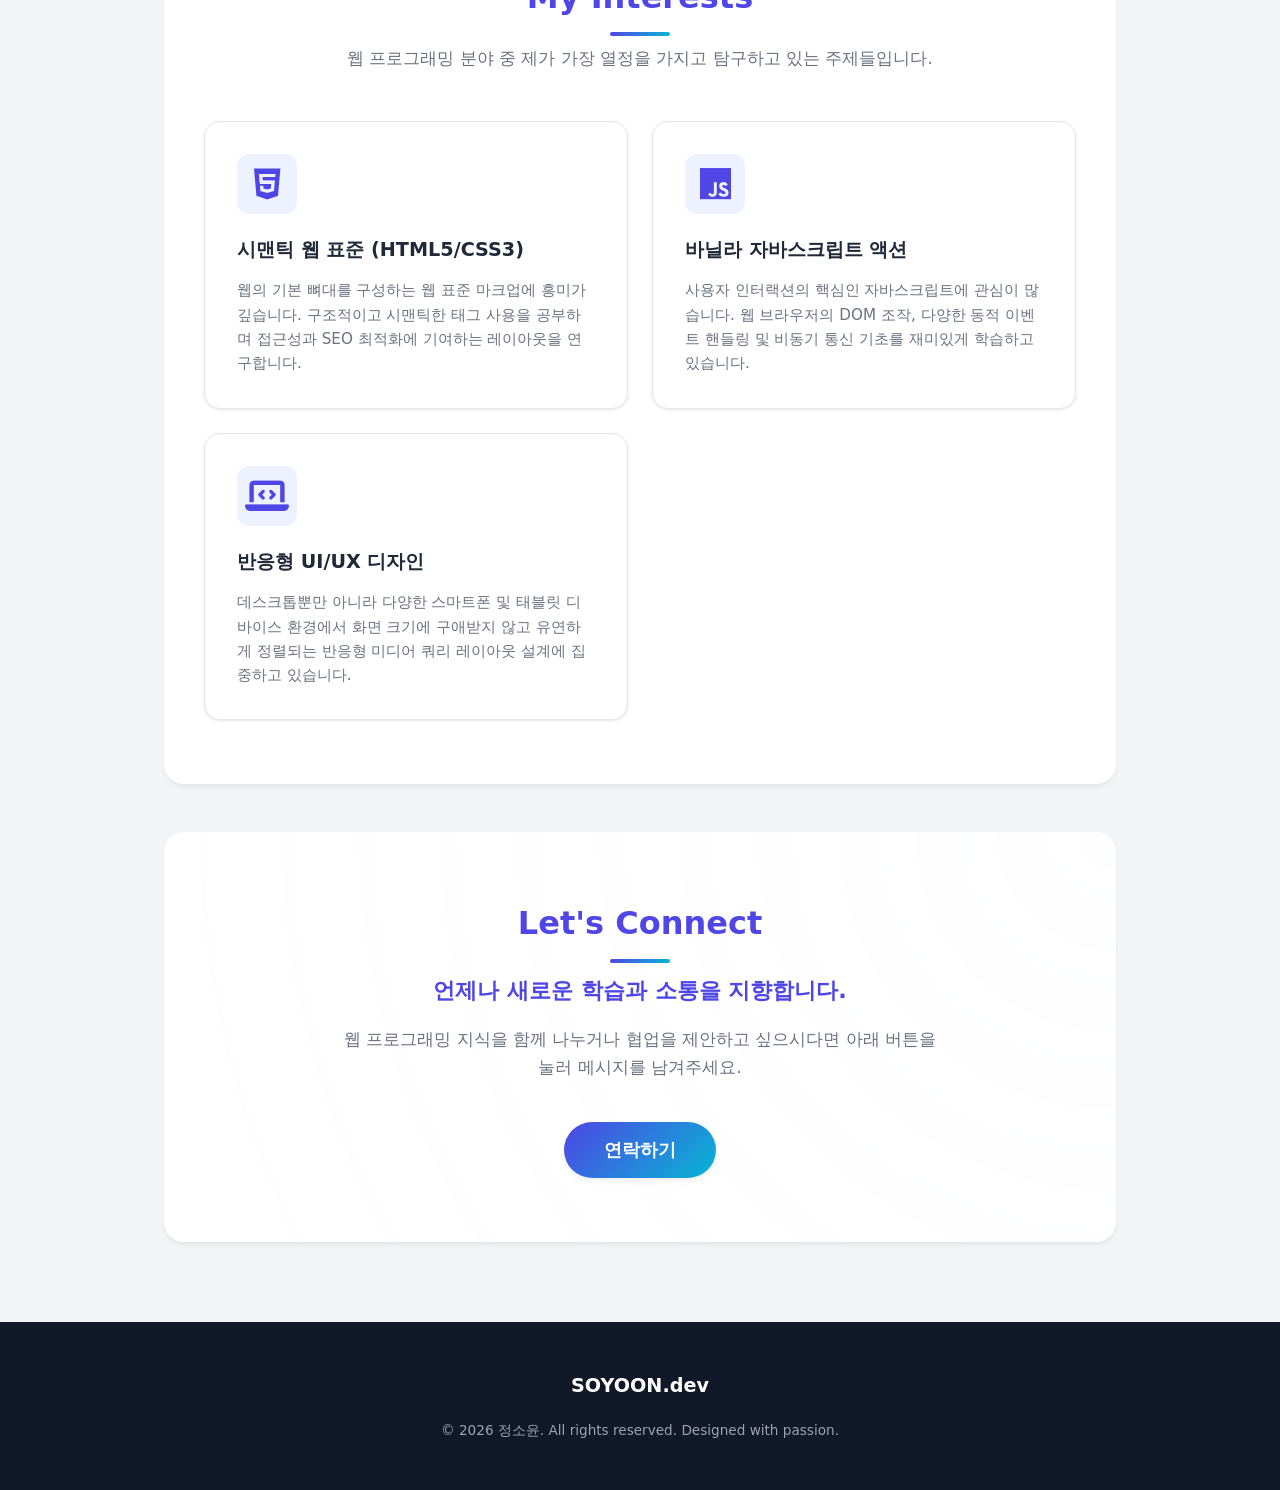
==== commit bcc9f275: "Update logo name from SOYOUN to SOYOON" ====
--- a/index.html
+++ b/index.html
@@ -648,7 +648,7 @@
     <!-- 상단 네비게이션 바 -->
     <nav class="navbar">
         <div class="nav-container">
-            <a href="#" class="nav-logo">SOYOUN.dev</a>
+            <a href="#" class="nav-logo">SOYOON.dev</a>
             <ul class="nav-menu">
                 <li><a href="#about">소개</a></li>
                 <li><a href="#interests">관심 분야</a></li>
@@ -769,7 +769,7 @@
     <!-- 푸터 -->
     <footer>
         <div class="footer-content">
-            <p class="footer-logo">SOYOUN.dev</p>
+            <p class="footer-logo">SOYOON.dev</p>
             <p class="copyright">&copy; 2026 정소윤. All rights reserved. Designed with passion.</p>
         </div>
     </footer>
@@ -855,4 +855,4 @@
         });
     </script>
 </body>
-</html>+</html>
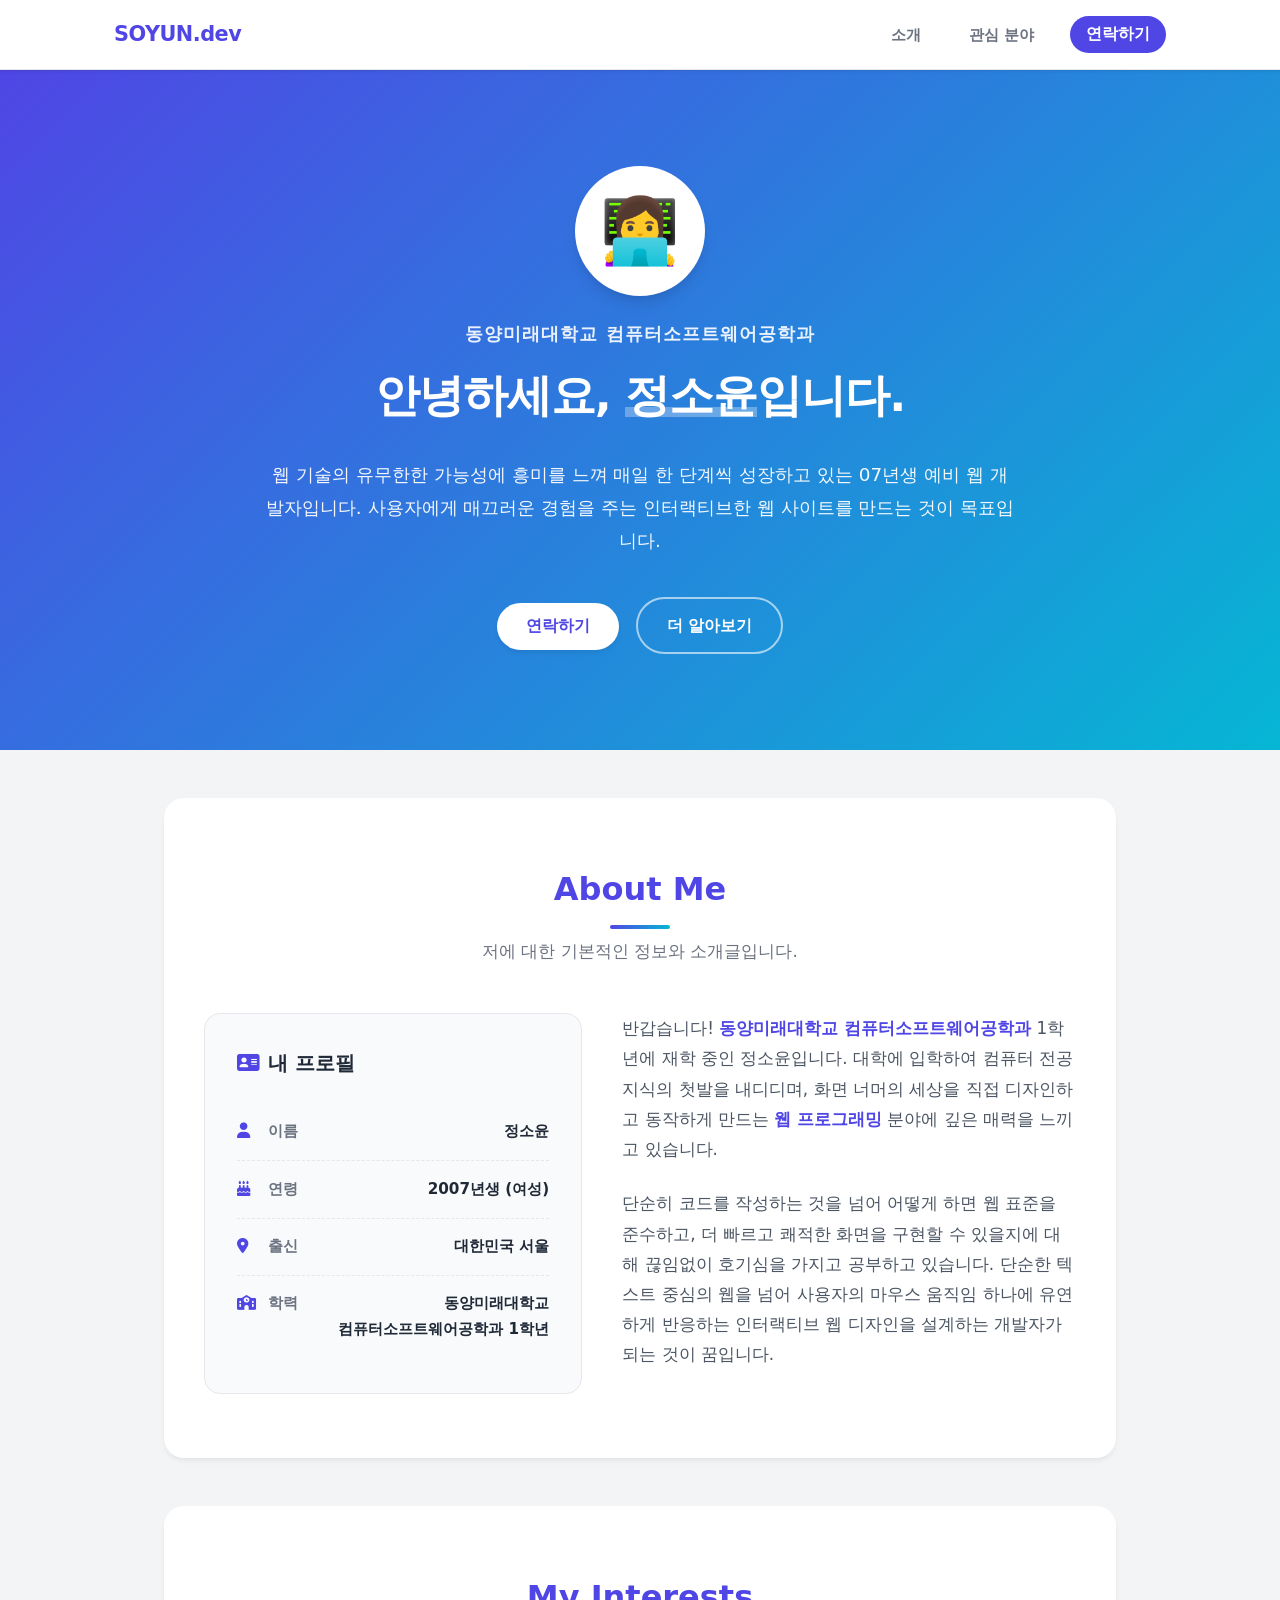
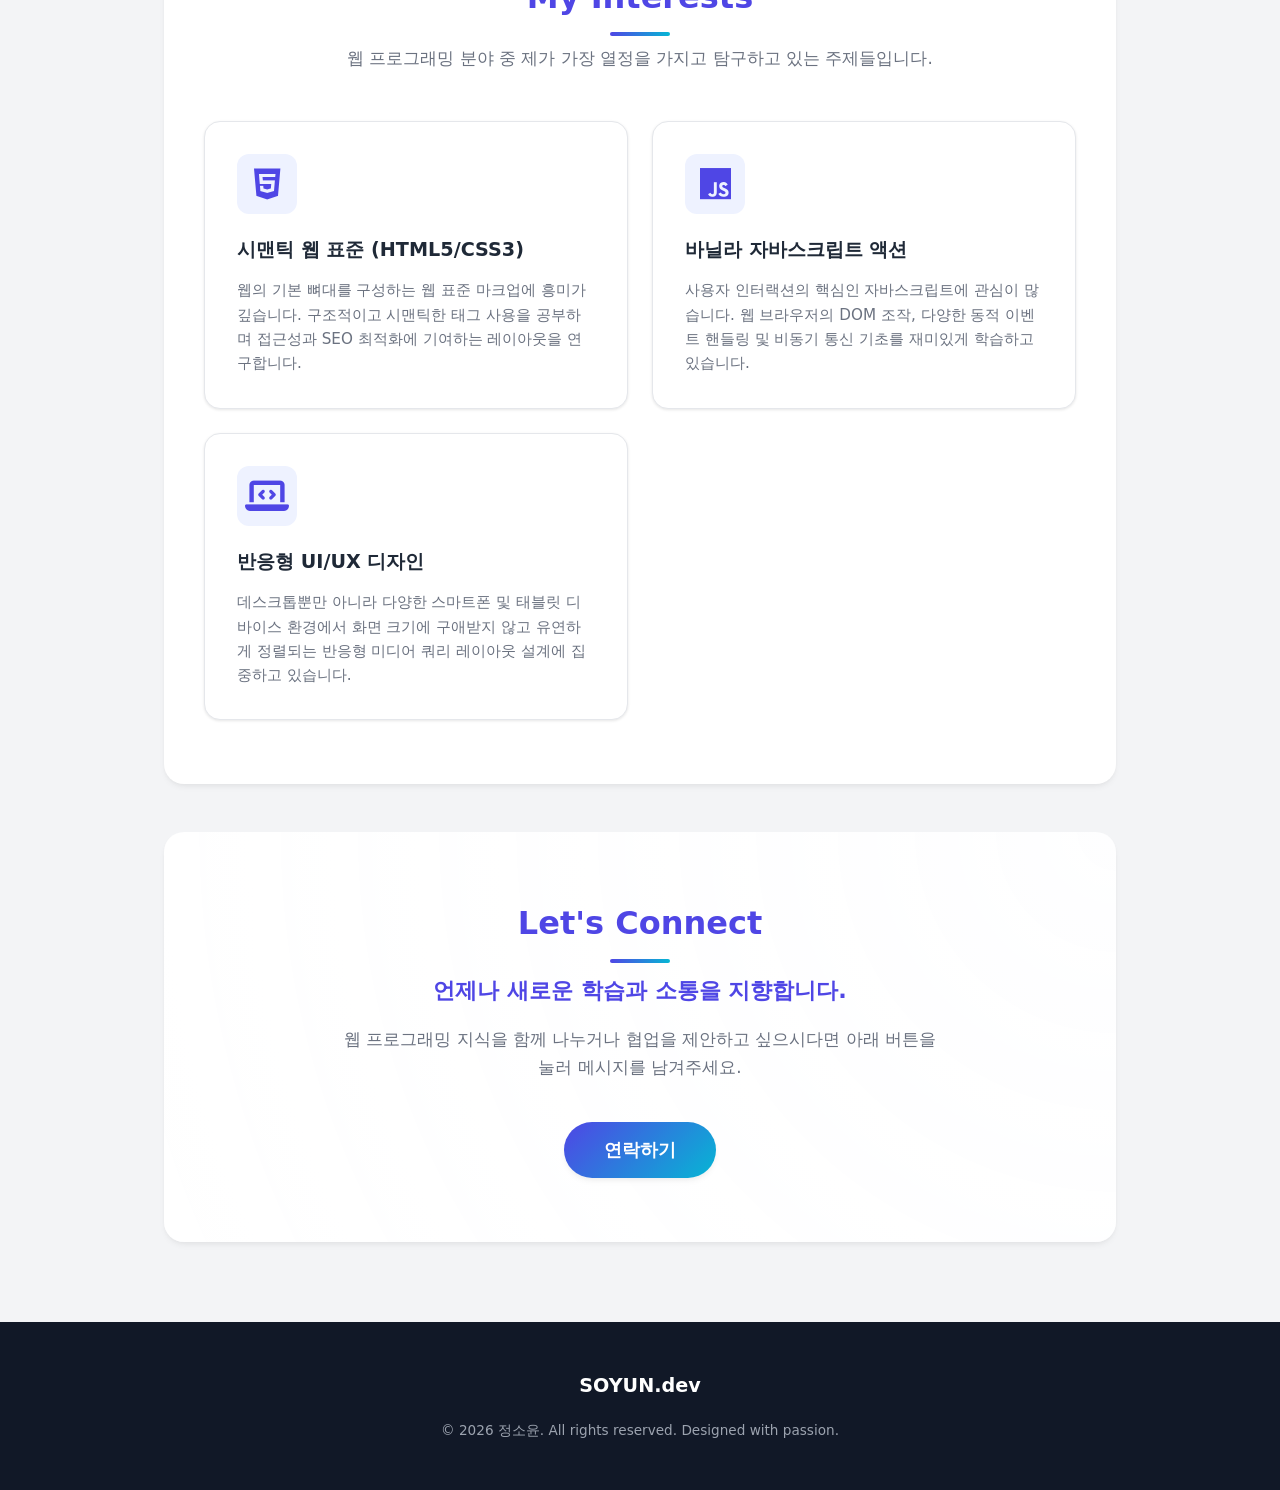
==== commit ff8fac89: "Correct spelling of 'SOYOON' to 'SOYUN' in index.html" ====
--- a/index.html
+++ b/index.html
@@ -648,7 +648,7 @@
     <!-- 상단 네비게이션 바 -->
     <nav class="navbar">
         <div class="nav-container">
-            <a href="#" class="nav-logo">SOYOON.dev</a>
+            <a href="#" class="nav-logo">SOYUN.dev</a>
             <ul class="nav-menu">
                 <li><a href="#about">소개</a></li>
                 <li><a href="#interests">관심 분야</a></li>
@@ -769,7 +769,7 @@
     <!-- 푸터 -->
     <footer>
         <div class="footer-content">
-            <p class="footer-logo">SOYOON.dev</p>
+            <p class="footer-logo">SOYUN.dev</p>
             <p class="copyright">&copy; 2026 정소윤. All rights reserved. Designed with passion.</p>
         </div>
     </footer>
